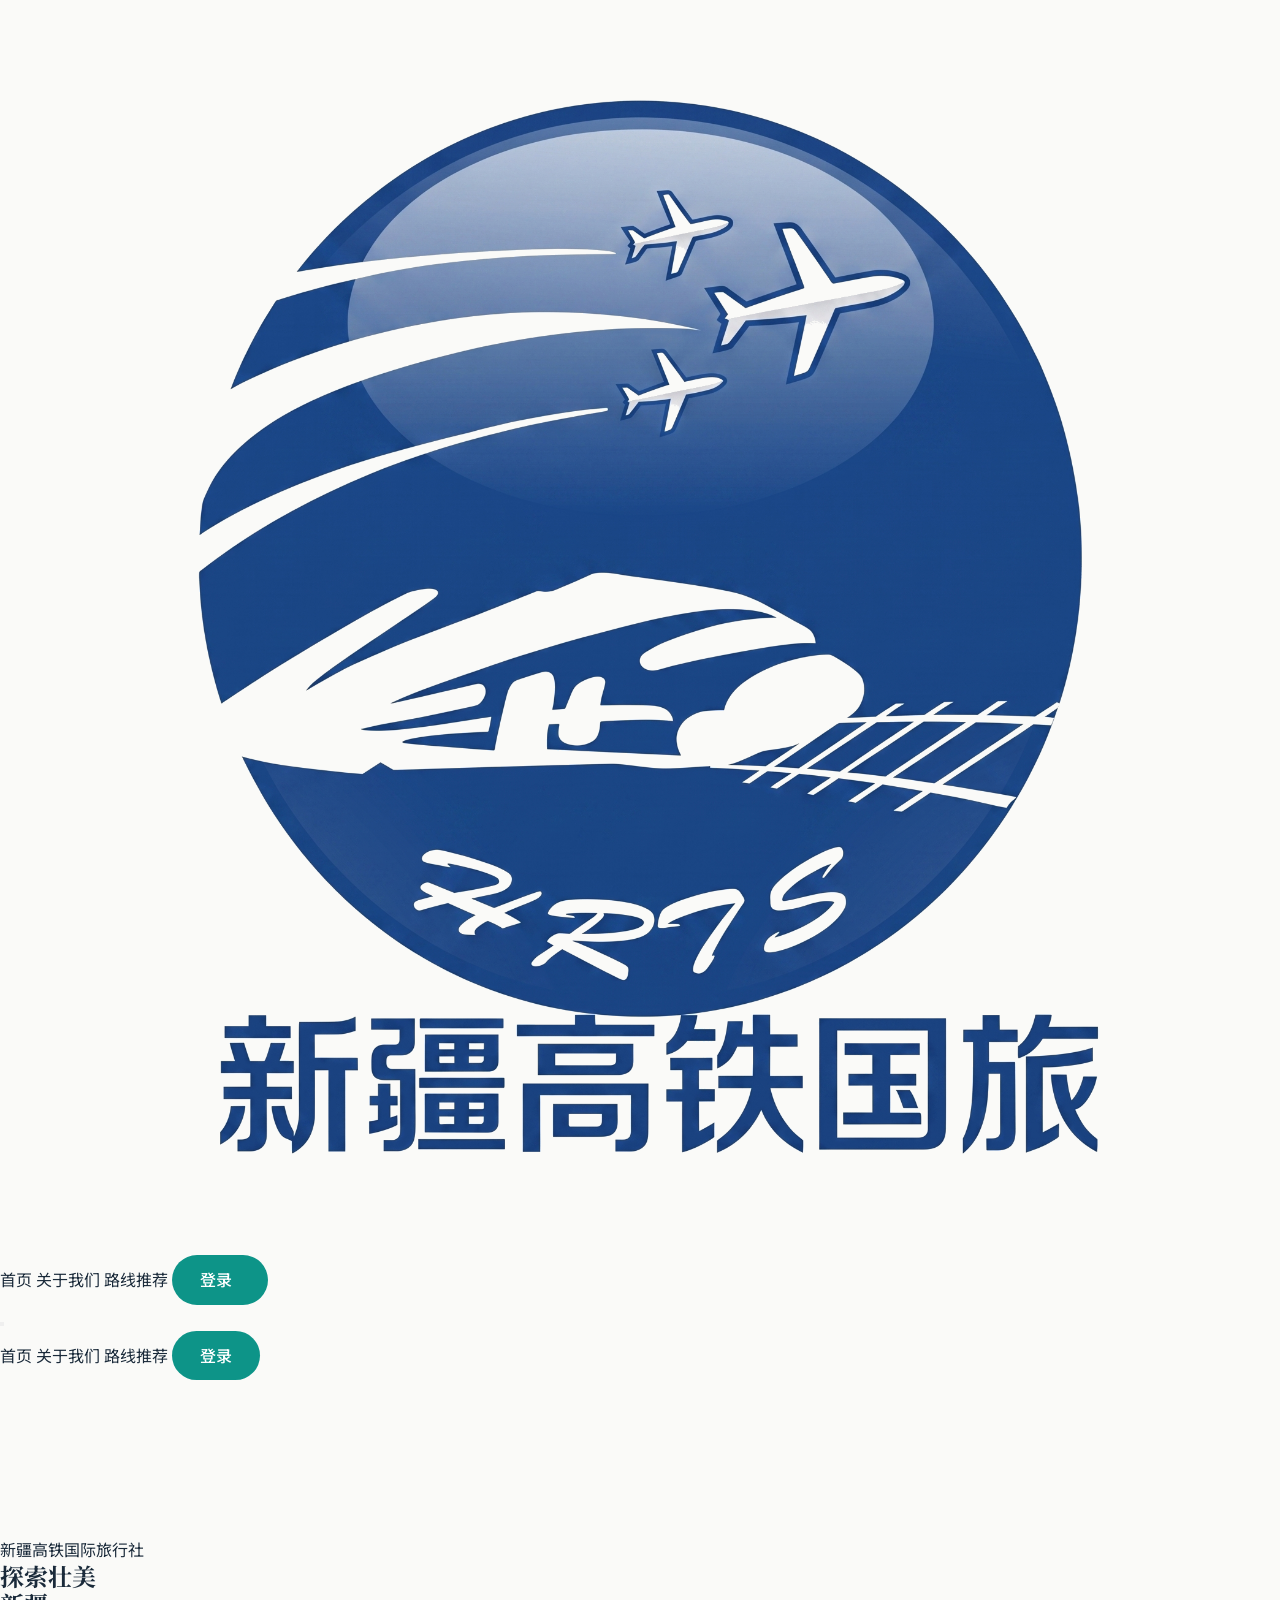
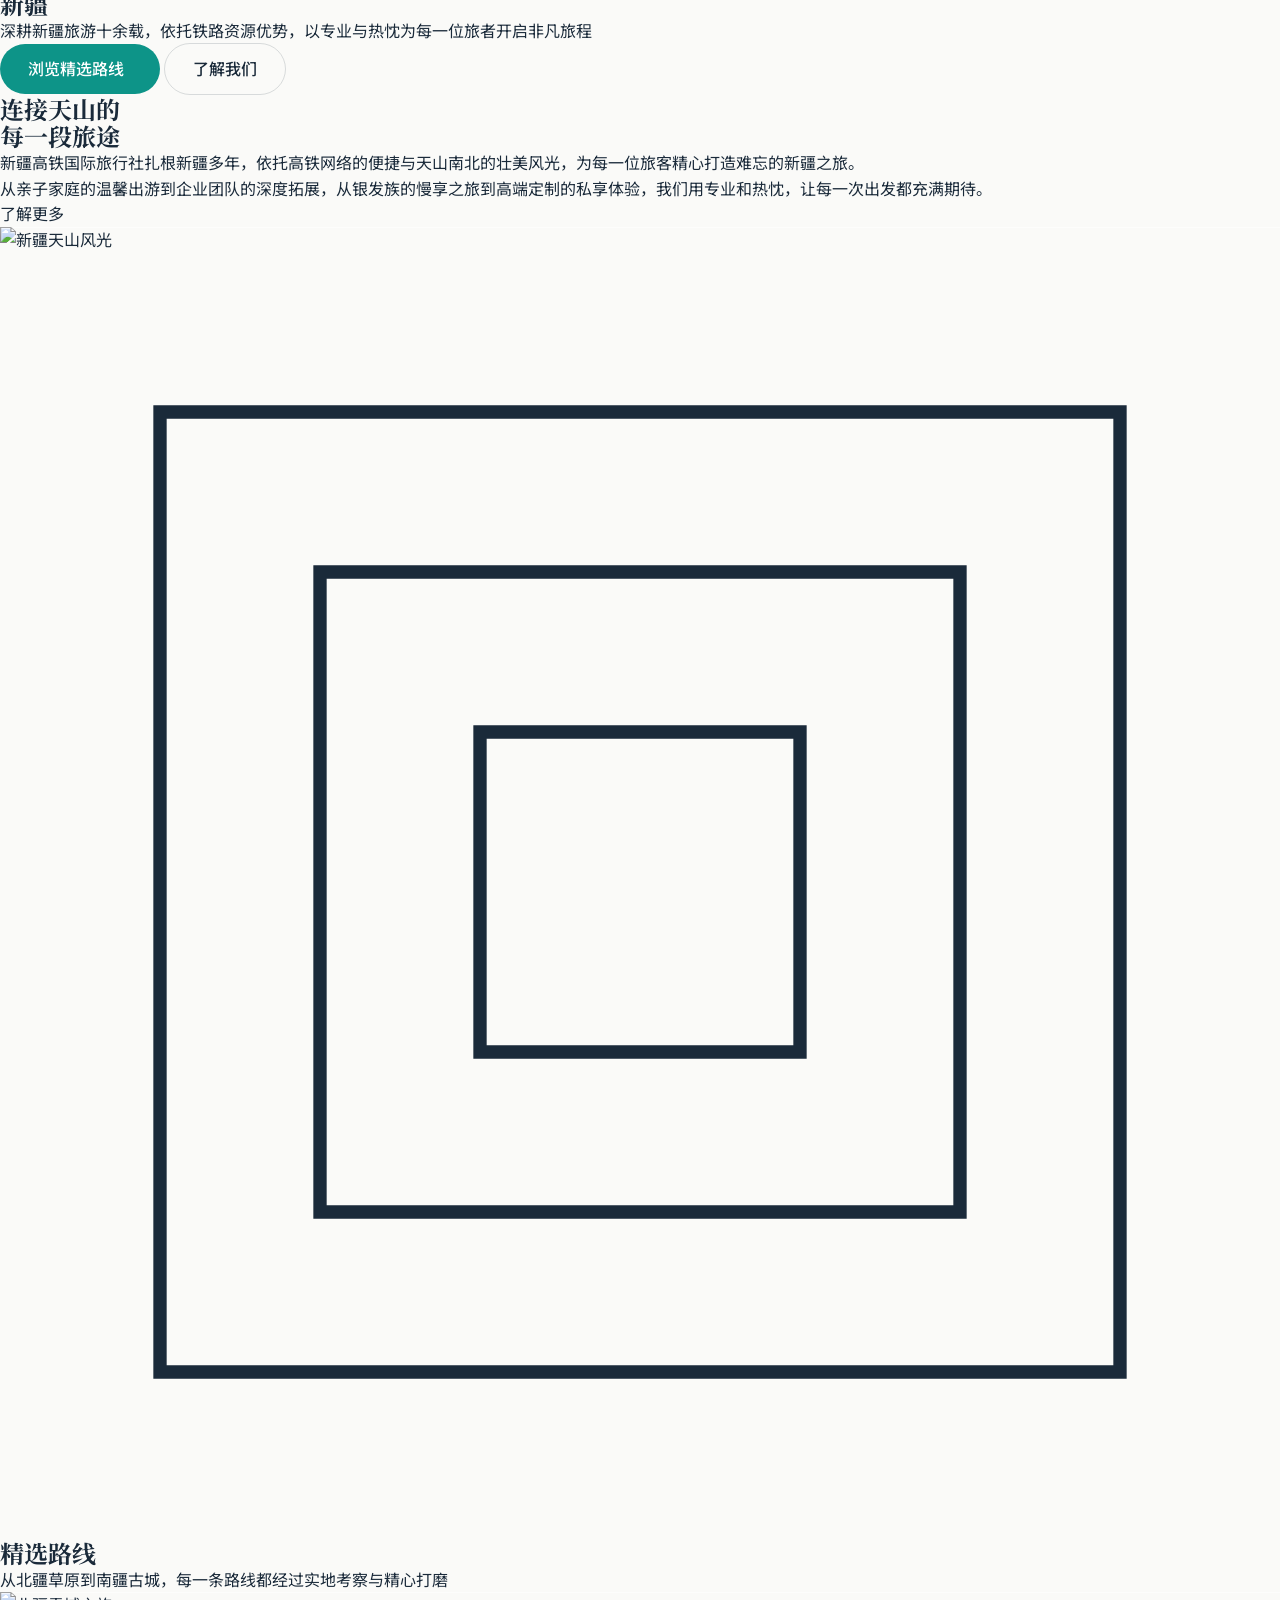
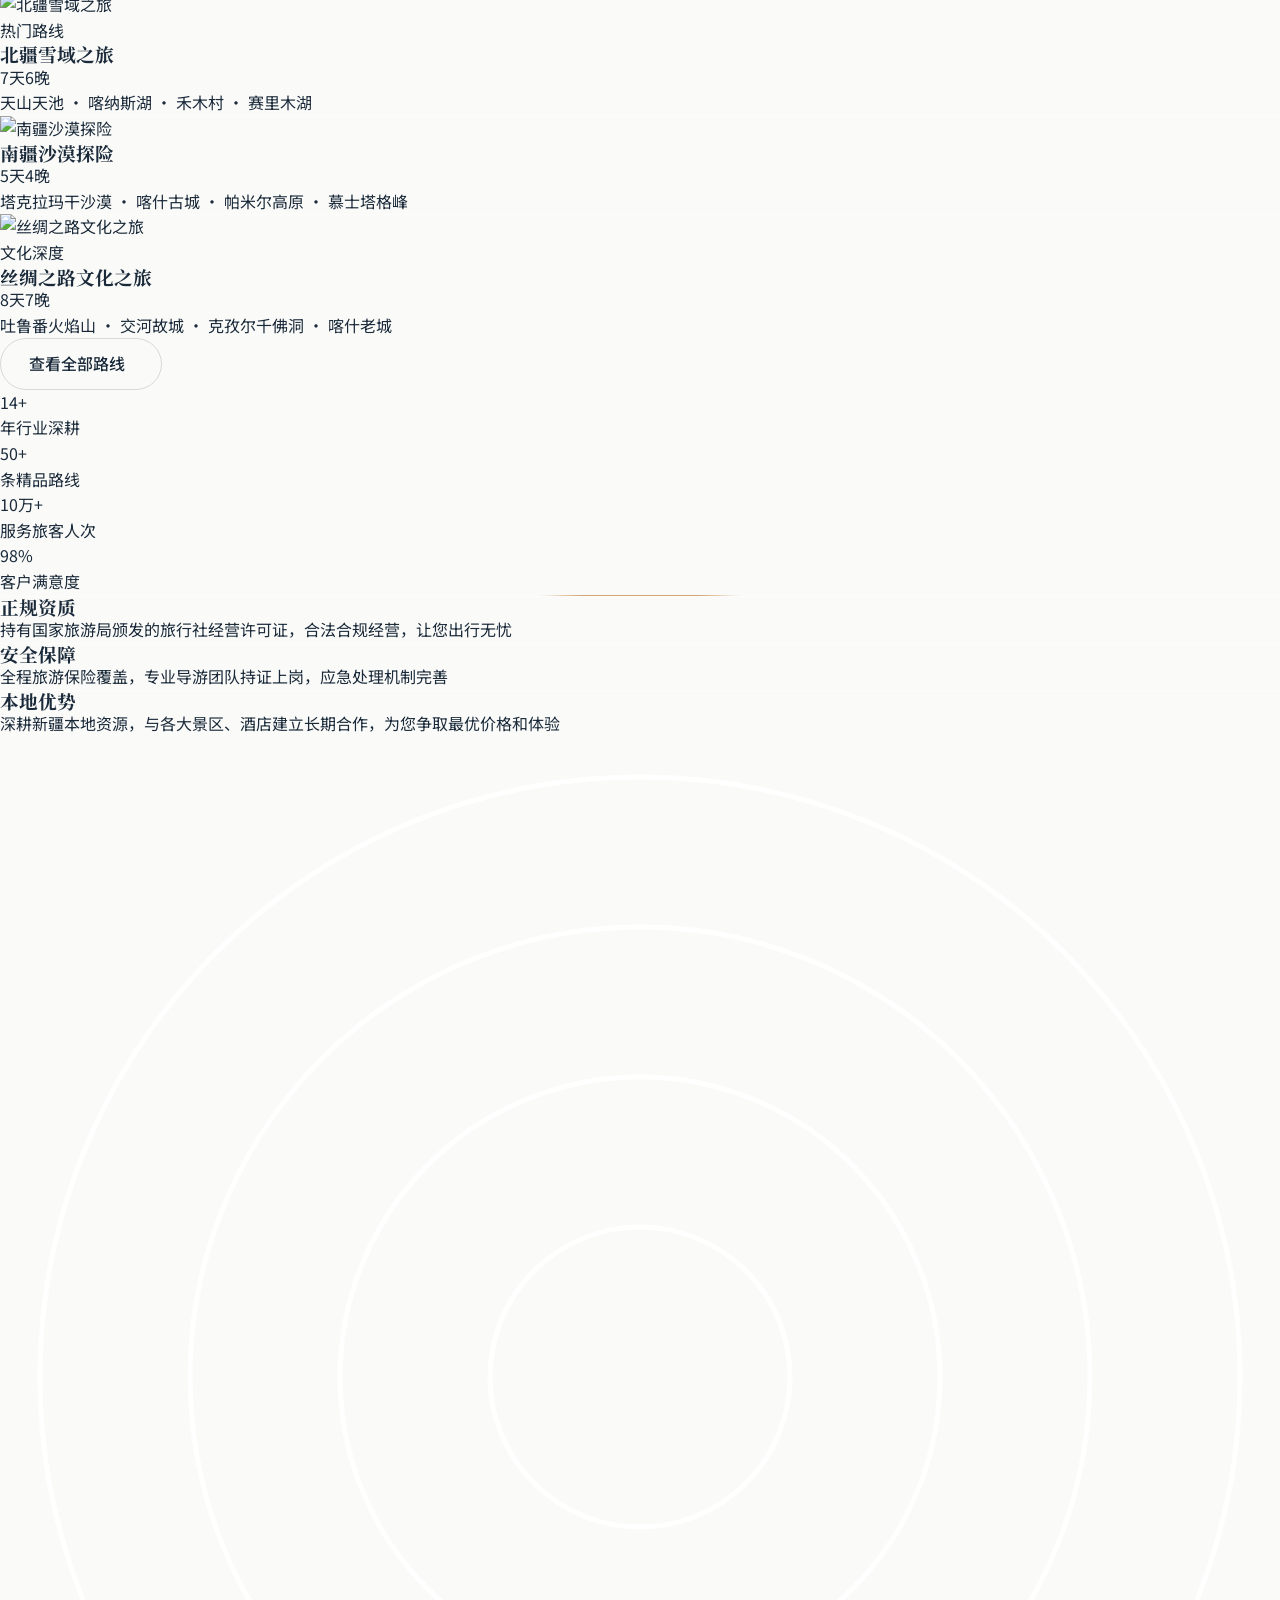
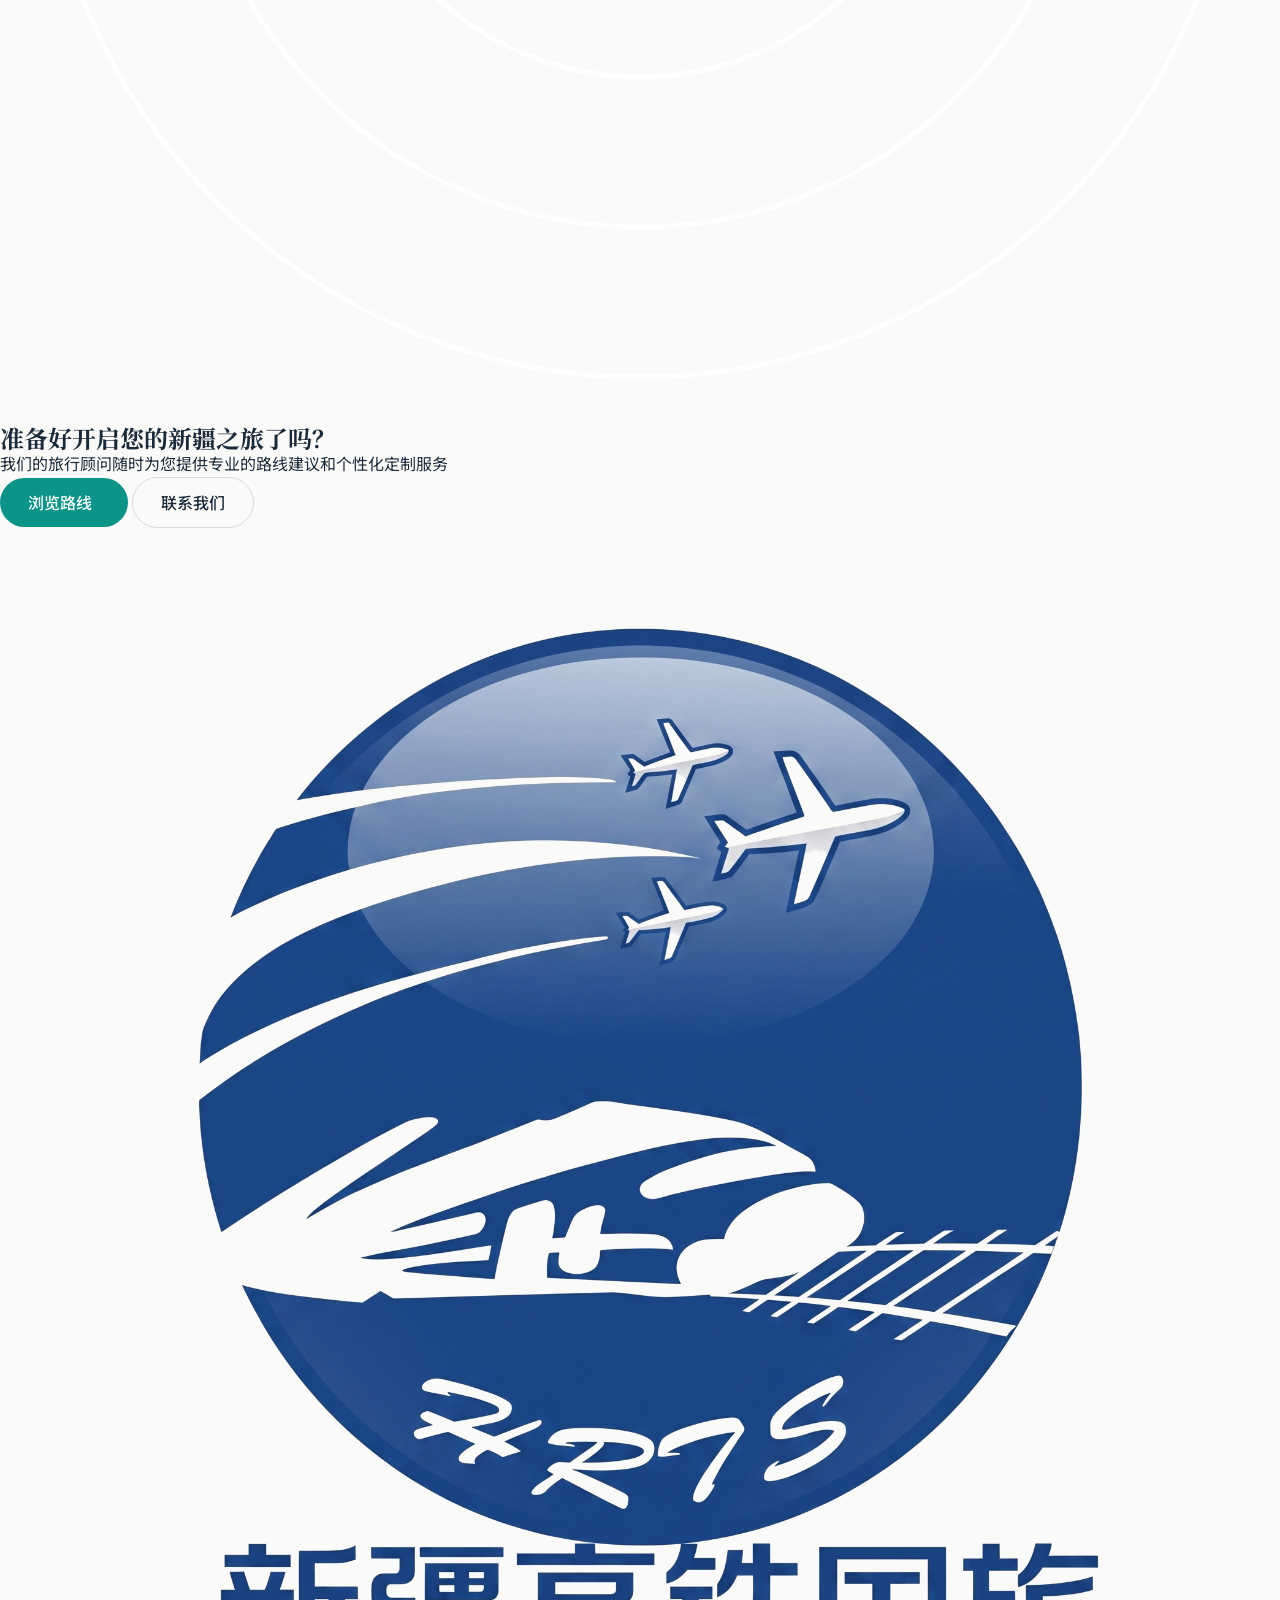
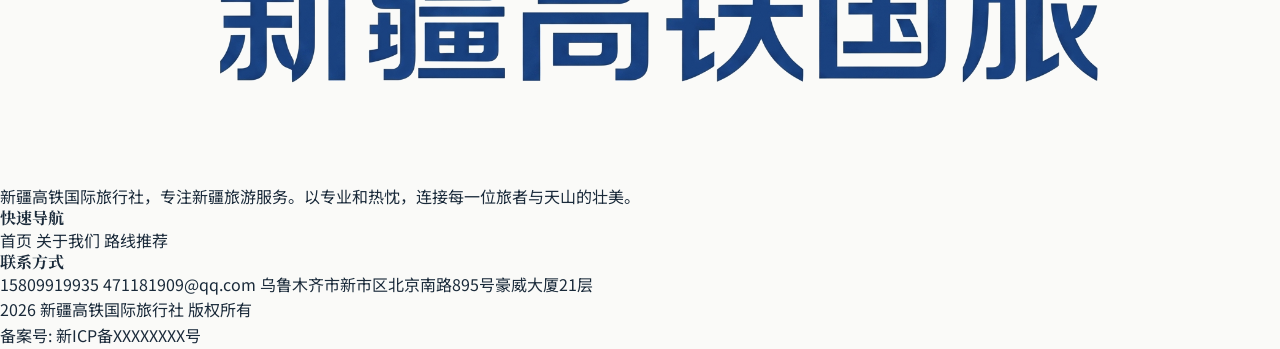
==== index.html @ 6f7b4fca "Initial commit: 新疆高铁国际旅行社网站 - 首页 (Hero视频+路线预览+信任背书) - 关于我们 (公司简介+时间线+资质) - 路线推荐 (10条真实路线+分类筛选) - 路线详" ====
<!DOCTYPE html>
<html lang="zh-CN">
<head>
  <meta charset="UTF-8">
  <meta name="viewport" content="width=device-width, initial-scale=1.0">
  <meta name="description" content="新疆高铁国际旅行社 - 专业新疆旅游服务，提供精品路线、定制旅行、团体接待。探索壮美新疆，从高铁国旅开始。">
  <title>新疆高铁国际旅行社 | 探索壮美新疆</title>

  <!-- Google Fonts -->
  <link rel="preconnect" href="https://fonts.googleapis.com">
  <link rel="preconnect" href="https://fonts.gstatic.com" crossorigin>
  <link href="https://fonts.googleapis.com/css2?family=Geist:wght@400;500;600&family=Noto+Sans+SC:wght@300;400;500;700&family=Noto+Serif+SC:wght@400;600;700&display=swap" rel="stylesheet">

  <!-- Tailwind CSS CDN -->
  <script src="https://cdn.tailwindcss.com"></script>
  <script>
    tailwind.config = {
      theme: {
        extend: {
          colors: {
            brand: {
              ink: '#1a2a3a',
              teal: '#0d9488',
              'teal-light': '#14b8a6',
              gold: '#d4a574',
              'gold-light': '#e8cfa6',
              warm: '#fafaf8',
            }
          },
          fontFamily: {
            serif: ['Noto Serif SC', 'serif'],
            sans: ['Noto Sans SC', 'sans-serif'],
            display: ['Geist', 'sans-serif'],
          }
        }
      }
    }
  </script>

  <!-- Phosphor Icons -->
  <script src="https://unpkg.com/@phosphor-icons/web@2.1.1"></script>

  <!-- 自定义样式 -->
  <link rel="stylesheet" href="assets/css/style.css">
</head>
<body class="bg-brand-warm text-brand-ink font-sans antialiased">

  <!-- ==========================================
       导航栏
       ========================================== -->
  <nav id="mainNav" class="fixed top-0 left-0 right-0 z-50 transition-all duration-500" style="background: transparent;">
    <div class="max-w-7xl mx-auto px-4 sm:px-6 lg:px-8">
      <div class="flex items-center justify-between h-16 md:h-20">
        <!-- Logo -->
        <a href="index.html" class="flex items-center group">
          <img src="assets/images/logo.png" alt="新疆高铁国旅" class="h-14 md:h-16 w-auto transition-transform duration-300 group-hover:scale-105">
        </a>

        <!-- 桌面导航链接 -->
        <div class="hidden md:flex items-center gap-8" id="navLinks">
          <a href="index.html" class="nav-link text-sm font-medium text-white transition-colors duration-300" data-active="true">首页</a>
          <a href="about.html" class="nav-link text-sm font-medium text-white/70 hover:text-white transition-colors duration-300" data-active="false">关于我们</a>
          <a href="routes.html" class="nav-link text-sm font-medium text-white/70 hover:text-white transition-colors duration-300" data-active="false">路线推荐</a>
          <a href="login.html" class="btn-primary text-sm !py-2 !px-5 !bg-white !text-brand-ink hover:!bg-white/90" id="navLoginBtn">
            登录
            <i class="ph ph-arrow-right text-sm"></i>
          </a>
        </div>

        <!-- 移动端菜单按钮 -->
        <button id="menuToggle" class="md:hidden relative w-10 h-10 flex items-center justify-center" aria-label="菜单">
          <div class="flex flex-col gap-1.5">
            <span class="block w-5 h-px bg-white transition-all duration-300" id="menuLine1"></span>
            <span class="block w-5 h-px bg-white transition-all duration-300" id="menuLine2"></span>
          </div>
        </button>
      </div>
    </div>
  </nav>

  <!-- 移动端菜单 -->
  <div id="mobileMenu" class="hidden fixed inset-0 z-40 bg-brand-warm/95 backdrop-blur-xl flex flex-col items-center justify-center gap-8">
    <a href="index.html" class="text-2xl font-serif text-brand-teal">首页</a>
    <a href="about.html" class="text-2xl font-serif text-brand-ink/70">关于我们</a>
    <a href="routes.html" class="text-2xl font-serif text-brand-ink/70">路线推荐</a>
    <a href="login.html" class="btn-primary text-lg mt-4">登录</a>
  </div>

  <!-- ==========================================
       主内容区
       ========================================== -->
  <main id="mainContent" class="page-enter">

    <!-- ======================================
         Hero 区
         视频背景占位 + Slogan + CTA
         ====================================== -->
    <section class="relative min-h-[100dvh] flex items-end pb-16 md:pb-0 md:items-center overflow-hidden">
      <!-- Hero 视频背景 -->
      <video
        class="absolute inset-0 w-full h-full object-cover"
        src="assets/video/hero.mp4"
        autoplay
        muted
        loop
        playsinline
        preload="auto"
      ></video>

      <!-- 叠加渐变层，确保文字可读 -->
      <div class="absolute inset-0 bg-gradient-to-b from-blue-900/40 via-blue-950/30 to-blue-950/70"></div>

      <!-- 内容 -->
      <div class="relative z-10 w-full max-w-7xl mx-auto px-4 sm:px-6 lg:px-8 pt-24">
        <div class="max-w-3xl">
          <!-- 品牌标签 -->
          <div class="inline-flex items-center gap-2 px-3 py-1.5 rounded-full bg-white/10 backdrop-blur-md border border-white/15 mb-6 md:mb-8">
            <span class="w-1.5 h-1.5 rounded-full bg-brand-teal-light"></span>
            <span class="text-xs md:text-sm font-medium text-white/90 tracking-wide">新疆高铁国际旅行社</span>
          </div>

          <!-- 主标题 -->
          <h1 class="font-serif text-5xl md:text-7xl lg:text-8xl text-white tracking-tighter leading-none mb-6">
            探索壮美<br class="md:hidden">新疆
          </h1>

          <!-- 副标题 -->
          <p class="text-white/75 text-base md:text-lg max-w-lg leading-relaxed mb-8 md:mb-10">
            深耕新疆旅游十余载，依托铁路资源优势，以专业与热忱为每一位旅者开启非凡旅程
          </p>

          <!-- CTA -->
          <div class="flex flex-col sm:flex-row gap-3">
            <a href="routes.html" class="btn-primary text-base !bg-white !text-brand-ink hover:!bg-white/90">
              浏览精选路线
              <i class="ph ph-arrow-right text-lg"></i>
            </a>
            <a href="about.html" class="btn-outline !border-white/30 !text-white hover:!bg-white/10 hover:!border-white/50">
              了解我们
            </a>
          </div>
        </div>
      </div>
    </section>

    <!-- ======================================
         品牌简介区
         左侧文字 + 右侧图片卡片
         ====================================== -->
    <section class="py-24 md:py-32 lg:py-40 reveal">
      <div class="max-w-7xl mx-auto px-4 sm:px-6 lg:px-8">
        <div class="grid grid-cols-1 lg:grid-cols-2 gap-12 lg:gap-20 items-center">

          <!-- 左侧文字 -->
          <div class="order-2 lg:order-1">
            <h2 class="font-serif text-3xl md:text-5xl tracking-tight leading-tight mb-6">
              连接天山的<br>每一段旅途
            </h2>
            <p class="text-brand-ink/60 leading-relaxed mb-6 max-w-[60ch]">
              新疆高铁国际旅行社扎根新疆多年，依托高铁网络的便捷与天山南北的壮美风光，为每一位旅客精心打造难忘的新疆之旅。
            </p>
            <p class="text-brand-ink/60 leading-relaxed mb-8 max-w-[60ch]">
              从亲子家庭的温馨出游到企业团队的深度拓展，从银发族的慢享之旅到高端定制的私享体验，我们用专业和热忱，让每一次出发都充满期待。
            </p>
            <a href="about.html" class="inline-flex items-center gap-2 text-brand-teal font-medium group">
              了解更多
              <i class="ph ph-arrow-right text-sm transition-transform duration-300 group-hover:translate-x-1"></i>
            </a>
          </div>

          <!-- 右侧图片卡片 -->
          <div class="order-1 lg:order-2">
            <div class="relative">
              <!-- 外层壳 -->
              <div class="bg-brand-gold/10 rounded-3xl p-1.5">
                <!-- 内层核心 -->
                <div class="rounded-[calc(1.5rem-0.375rem)] overflow-hidden aspect-[4/5] inner-highlight bg-white">
                  <img
                    src="https://picsum.photos/seed/tianshan-snow-peak/800/1000"
                    alt="新疆天山风光"
                    class="w-full h-full object-cover"
                    loading="lazy"
                  >
                </div>
              </div>
              <!-- 装饰几何纹样 -->
              <div class="absolute -bottom-6 -right-6 w-24 h-24 opacity-10 pointer-events-none hidden md:block">
                <svg viewBox="0 0 96 96" fill="none" xmlns="http://www.w3.org/2000/svg">
                  <path d="M12 12h72v72H12z" stroke="currentColor" stroke-width="1" class="text-brand-teal"/>
                  <path d="M24 24h48v48H24z" stroke="currentColor" stroke-width="1" class="text-brand-gold"/>
                  <path d="M36 36h24v24H36z" stroke="currentColor" stroke-width="1" class="text-brand-teal"/>
                </svg>
              </div>
            </div>
          </div>

        </div>
      </div>
    </section>

    <!-- ======================================
         精选路线预览
         不对称 Bento 卡片网格
         ====================================== -->
    <section class="py-24 md:py-32 reveal">
      <div class="max-w-7xl mx-auto px-4 sm:px-6 lg:px-8">

        <!-- 区域标题 -->
        <div class="mb-14 md:mb-20">
          <h2 class="font-serif text-3xl md:text-5xl tracking-tight leading-tight mb-4">
            精选路线
          </h2>
          <p class="text-brand-ink/50 text-base md:text-lg max-w-md">
            从北疆草原到南疆古城，每一条路线都经过实地考察与精心打磨
          </p>
        </div>

        <!-- Bento 网格：3 项 = 2+1 不对称 -->
        <div class="grid grid-cols-1 md:grid-cols-2 gap-4 md:gap-5">

          <!-- 卡片 1 - 占据较大空间 -->
          <div class="group cursor-pointer transition-brand shadow-card rounded-3xl overflow-hidden bg-white inner-highlight">
            <div class="relative aspect-[16/10] overflow-hidden">
              <img
                src="https://picsum.photos/seed/kanas-lake-winter/800/500"
                alt="北疆雪域之旅"
                class="w-full h-full object-cover transition-transform duration-700 ease-[cubic-bezier(0.32,0.72,0,1)] group-hover:scale-105"
                loading="lazy"
              >
              <div class="absolute inset-0 bg-gradient-to-t from-brand-ink/40 to-transparent"></div>
              <div class="absolute bottom-0 left-0 right-0 p-5 md:p-7">
                <span class="inline-block px-2.5 py-1 rounded-full bg-white/15 backdrop-blur-md text-white text-xs font-medium mb-2">热门路线</span>
              </div>
            </div>
            <div class="p-5 md:p-7">
              <div class="flex items-center justify-between mb-2">
                <h3 class="font-serif text-xl md:text-2xl tracking-tight group-hover:text-brand-teal transition-colors duration-300">北疆雪域之旅</h3>
                <span class="font-display text-sm font-medium text-brand-gold whitespace-nowrap">7天6晚</span>
              </div>
              <p class="text-brand-ink/50 text-sm leading-relaxed">天山天池 · 喀纳斯湖 · 禾木村 · 赛里木湖</p>
            </div>
          </div>

          <!-- 卡片 2 -->
          <div class="group cursor-pointer transition-brand shadow-card rounded-3xl overflow-hidden bg-white inner-highlight">
            <div class="relative aspect-[16/10] overflow-hidden">
              <img
                src="https://picsum.photos/seed/taklamakan-desert/800/500"
                alt="南疆沙漠探险"
                class="w-full h-full object-cover transition-transform duration-700 ease-[cubic-bezier(0.32,0.72,0,1)] group-hover:scale-105"
                loading="lazy"
              >
            </div>
            <div class="p-5 md:p-7">
              <div class="flex items-center justify-between mb-2">
                <h3 class="font-serif text-xl md:text-2xl tracking-tight group-hover:text-brand-teal transition-colors duration-300">南疆沙漠探险</h3>
                <span class="font-display text-sm font-medium text-brand-gold whitespace-nowrap">5天4晚</span>
              </div>
              <p class="text-brand-ink/50 text-sm leading-relaxed">塔克拉玛干沙漠 · 喀什古城 · 帕米尔高原 · 慕士塔格峰</p>
            </div>
          </div>

          <!-- 卡片 3 - 横跨整行的特色路线 -->
          <div class="md:col-span-2 group cursor-pointer transition-brand shadow-card rounded-3xl overflow-hidden bg-white inner-highlight">
            <div class="grid grid-cols-1 md:grid-cols-5">
              <div class="md:col-span-2 relative aspect-[16/10] md:aspect-auto overflow-hidden">
                <img
                  src="https://picsum.photos/seed/silk-road-kashgar/600/400"
                  alt="丝绸之路文化之旅"
                  class="w-full h-full object-cover transition-transform duration-700 ease-[cubic-bezier(0.32,0.72,0,1)] group-hover:scale-105"
                  loading="lazy"
                >
              </div>
              <div class="md:col-span-3 p-5 md:p-7 flex flex-col justify-center">
                <span class="inline-block px-2.5 py-1 rounded-full bg-brand-teal/10 text-brand-teal text-xs font-medium mb-2 w-fit">文化深度</span>
                <div class="flex items-center justify-between mb-2">
                  <h3 class="font-serif text-xl md:text-2xl tracking-tight group-hover:text-brand-teal transition-colors duration-300">丝绸之路文化之旅</h3>
                  <span class="font-display text-sm font-medium text-brand-gold whitespace-nowrap ml-4">8天7晚</span>
                </div>
                <p class="text-brand-ink/50 text-sm leading-relaxed">吐鲁番火焰山 · 交河故城 · 克孜尔千佛洞 · 喀什老城</p>
              </div>
            </div>
          </div>

        </div>

        <!-- 查看全部按钮 -->
        <div class="mt-10 text-center">
          <a href="routes.html" class="btn-outline">
            查看全部路线
            <i class="ph ph-arrow-right"></i>
          </a>
        </div>
      </div>
    </section>

    <!-- ======================================
         信任背书区
         数据展示 + 资质
         ====================================== -->
    <section class="py-24 md:py-32 reveal">
      <div class="max-w-7xl mx-auto px-4 sm:px-6 lg:px-8">

        <!-- 数据指标 -->
        <div class="grid grid-cols-2 md:grid-cols-4 gap-8 md:gap-12 mb-20">
          <div class="text-center md:text-left">
            <div class="font-display text-4xl md:text-5xl font-semibold text-brand-teal tracking-tight mb-2">14+</div>
            <p class="text-sm text-brand-ink/50">年行业深耕</p>
          </div>
          <div class="text-center md:text-left">
            <div class="font-display text-4xl md:text-5xl font-semibold text-brand-teal tracking-tight mb-2">50+</div>
            <p class="text-sm text-brand-ink/50">条精品路线</p>
          </div>
          <div class="text-center md:text-left">
            <div class="font-display text-4xl md:text-5xl font-semibold text-brand-teal tracking-tight mb-2">10万+</div>
            <p class="text-sm text-brand-ink/50">服务旅客人次</p>
          </div>
          <div class="text-center md:text-left">
            <div class="font-display text-4xl md:text-5xl font-semibold text-brand-teal tracking-tight mb-2">98%</div>
            <p class="text-sm text-brand-ink/50">客户满意度</p>
          </div>
        </div>

        <!-- 分隔装饰 -->
        <div class="pattern-divider mb-20"></div>

        <!-- 资质与服务承诺 -->
        <div class="grid grid-cols-1 md:grid-cols-3 gap-5">
          <div class="bg-white rounded-3xl p-7 shadow-card inner-highlight transition-brand hover:shadow-card-hover">
            <div class="w-10 h-10 rounded-xl bg-brand-teal/10 flex items-center justify-center mb-4">
              <i class="ph ph-certificate text-brand-teal text-xl"></i>
            </div>
            <h3 class="font-serif text-lg mb-2 tracking-tight">正规资质</h3>
            <p class="text-brand-ink/50 text-sm leading-relaxed">持有国家旅游局颁发的旅行社经营许可证，合法合规经营，让您出行无忧</p>
          </div>
          <div class="bg-white rounded-3xl p-7 shadow-card inner-highlight transition-brand hover:shadow-card-hover">
            <div class="w-10 h-10 rounded-xl bg-brand-teal/10 flex items-center justify-center mb-4">
              <i class="ph ph-shield-check text-brand-teal text-xl"></i>
            </div>
            <h3 class="font-serif text-lg mb-2 tracking-tight">安全保障</h3>
            <p class="text-brand-ink/50 text-sm leading-relaxed">全程旅游保险覆盖，专业导游团队持证上岗，应急处理机制完善</p>
          </div>
          <div class="bg-white rounded-3xl p-7 shadow-card inner-highlight transition-brand hover:shadow-card-hover">
            <div class="w-10 h-10 rounded-xl bg-brand-teal/10 flex items-center justify-center mb-4">
              <i class="ph ph-hand-heart text-brand-teal text-xl"></i>
            </div>
            <h3 class="font-serif text-lg mb-2 tracking-tight">本地优势</h3>
            <p class="text-brand-ink/50 text-sm leading-relaxed">深耕新疆本地资源，与各大景区、酒店建立长期合作，为您争取最优价格和体验</p>
          </div>
        </div>
      </div>
    </section>

    <!-- ======================================
         底部 CTA
         ====================================== -->
    <section class="py-24 md:py-32 reveal">
      <div class="max-w-7xl mx-auto px-4 sm:px-6 lg:px-8">
        <div class="bg-brand-ink rounded-3xl p-8 md:p-14 lg:p-20 relative overflow-hidden">

          <!-- 背景装饰 -->
          <div class="absolute top-0 right-0 w-64 h-64 opacity-5 pointer-events-none">
            <svg viewBox="0 0 256 256" fill="none" xmlns="http://www.w3.org/2000/svg">
              <circle cx="128" cy="128" r="120" stroke="white" stroke-width="1"/>
              <circle cx="128" cy="128" r="90" stroke="white" stroke-width="1"/>
              <circle cx="128" cy="128" r="60" stroke="white" stroke-width="1"/>
              <circle cx="128" cy="128" r="30" stroke="white" stroke-width="1"/>
            </svg>
          </div>

          <div class="relative z-10 max-w-2xl">
            <h2 class="font-serif text-3xl md:text-4xl lg:text-5xl text-white tracking-tight leading-tight mb-4">
              准备好开启您的新疆之旅了吗？
            </h2>
            <p class="text-white/55 text-base md:text-lg mb-8 leading-relaxed">
              我们的旅行顾问随时为您提供专业的路线建议和个性化定制服务
            </p>
            <div class="flex flex-col sm:flex-row gap-3">
              <a href="routes.html" class="btn-primary text-base !bg-brand-teal hover:!bg-brand-teal-light">
                浏览路线
                <i class="ph ph-map-pin"></i>
              </a>
              <a href="about.html" class="btn-outline !border-white/20 !text-white hover:!bg-white/10 hover:!border-white/40">
                联系我们
              </a>
            </div>
          </div>
        </div>
      </div>
    </section>

  </main>

  <!-- ==========================================
       页脚
       ========================================== -->
  <footer class="border-t border-brand-ink/5 bg-white">
    <div class="max-w-7xl mx-auto px-4 sm:px-6 lg:px-8 py-12 md:py-16">
      <div class="grid grid-cols-1 md:grid-cols-4 gap-10">

        <!-- 品牌列 -->
        <div class="md:col-span-2">
          <a href="index.html" class="flex items-center mb-4">
            <img src="assets/images/logo.png" alt="新疆高铁国旅" class="h-9 w-auto">
          </a>
          <p class="text-brand-ink/45 text-sm leading-relaxed max-w-sm">
            新疆高铁国际旅行社，专注新疆旅游服务。以专业和热忱，连接每一位旅者与天山的壮美。
          </p>
        </div>

        <!-- 导航列 -->
        <div>
          <h4 class="font-medium text-sm mb-4 text-brand-ink/70">快速导航</h4>
          <div class="flex flex-col gap-2.5">
            <a href="index.html" class="text-sm text-brand-ink/45 hover:text-brand-teal transition-colors duration-300">首页</a>
            <a href="about.html" class="text-sm text-brand-ink/45 hover:text-brand-teal transition-colors duration-300">关于我们</a>
            <a href="routes.html" class="text-sm text-brand-ink/45 hover:text-brand-teal transition-colors duration-300">路线推荐</a>
          </div>
        </div>

        <!-- 联系方式列 -->
        <div>
          <h4 class="font-medium text-sm mb-4 text-brand-ink/70">联系方式</h4>
          <div class="flex flex-col gap-2.5">
            <span class="text-sm text-brand-ink/45 flex items-center gap-2">
              <i class="ph ph-phone text-brand-teal"></i>
              15809919935
            </span>
            <span class="text-sm text-brand-ink/45 flex items-center gap-2">
              <i class="ph ph-envelope text-brand-teal"></i>
              471181909@qq.com
            </span>
            <span class="text-sm text-brand-ink/45 flex items-center gap-2">
              <i class="ph ph-map-pin text-brand-teal"></i>
              乌鲁木齐市新市区北京南路895号豪威大厦21层
            </span>
          </div>
        </div>
      </div>

      <!-- 版权 -->
      <div class="mt-12 pt-6 border-t border-brand-ink/5 flex flex-col sm:flex-row items-center justify-between gap-4">
        <p class="text-xs text-brand-ink/30">
          2026 新疆高铁国际旅行社 版权所有
        </p>
        <p class="text-xs text-brand-ink/30">
          备案号: 新ICP备XXXXXXXX号
        </p>
      </div>
    </div>
  </footer>

  <!-- 全局脚本 -->
  <script src="assets/js/main.js"></script>
</body>
</html>
---- assets/css/style.css ----
/* ============================================
   新疆高铁国际旅行社 - 全局样式
   ============================================ */

/* --- CSS 变量 --- */
:root {
  --color-ink: #1a2a3a;
  --color-teal: #0d9488;
  --color-teal-light: #14b8a6;
  --color-gold: #d4a574;
  --color-gold-light: #e8cfa6;
  --color-bg: #fafaf8;
  --color-surface: #ffffff;
  --color-muted: #6b7280;
  --color-border: rgba(26, 42, 58, 0.08);

  --font-serif: 'Noto Serif SC', serif;
  --font-sans: 'Noto Sans SC', sans-serif;
  --font-display: 'Geist', sans-serif;

  --radius-lg: 1.5rem;   /* 24px - 大容器 */
  --radius-md: 0.75rem;  /* 12px - 中等元素 */
  --radius-full: 9999px; /* pill - 按钮/标签 */

  --shadow-card: 0 1px 3px rgba(26, 42, 58, 0.04), 0 1px 2px rgba(26, 42, 58, 0.06);
  --shadow-card-hover: 0 4px 16px rgba(26, 42, 58, 0.06), 0 2px 4px rgba(26, 42, 58, 0.08);
  --shadow-nav: 0 1px 3px rgba(26, 42, 58, 0.04);

  --ease-out-expo: cubic-bezier(0.16, 1, 0.3, 1);
  --ease-out-back: cubic-bezier(0.34, 1.56, 0.64, 1);
}

/* --- 基础重置 --- */
*,
*::before,
*::after {
  box-sizing: border-box;
  margin: 0;
  padding: 0;
}

html {
  scroll-behavior: smooth;
  -webkit-font-smoothing: antialiased;
  -moz-osx-font-smoothing: grayscale;
}

body {
  font-family: var(--font-sans);
  color: var(--color-ink);
  background-color: var(--color-bg);
  line-height: 1.6;
  overflow-x: hidden;
}

/* --- 排版基础 --- */
h1, h2, h3, h4 {
  font-family: var(--font-serif);
  line-height: 1.15;
}

a {
  color: inherit;
  text-decoration: none;
  transition: color 0.3s var(--ease-out-expo);
}

a:hover {
  color: var(--color-teal);
}

img {
  max-width: 100%;
  height: auto;
  display: block;
}

/* --- 自定义工具类 --- */

/* 暖白背景 */
.bg-warm {
  background-color: var(--color-bg);
}

/* 夜空蓝文字 */
.text-ink {
  color: var(--color-ink);
}

/* 绿松石强调 */
.text-teal-brand {
  color: var(--color-teal);
}

/* 沙漠金 */
.text-gold {
  color: var(--color-gold);
}

/* 卡片阴影 */
.shadow-card {
  box-shadow: var(--shadow-card);
}

.shadow-card-hover:hover {
  box-shadow: var(--shadow-card-hover);
  transform: translateY(-2px);
}

/* 过渡统一 */
.transition-brand {
  transition: all 0.4s var(--ease-out-expo);
}

/* 导航毛玻璃 */
.nav-glass {
  background: rgba(255, 255, 255, 0.85);
  backdrop-filter: blur(20px);
  -webkit-backdrop-filter: blur(20px);
  box-shadow: var(--shadow-nav);
}

/* Hero 区视频/图片占位 */
.hero-media-placeholder {
  background: linear-gradient(
    135deg,
    #1a2a3a 0%,
    #1e3a4d 30%,
    #2d5a6e 60%,
    #1a2a3a 100%
  );
  position: relative;
  overflow: hidden;
}

.hero-media-placeholder::after {
  content: '';
  position: absolute;
  top: 0;
  left: 0;
  right: 0;
  bottom: 0;
  background: url("data:image/svg+xml,%3Csvg viewBox='0 0 200 200' xmlns='http://www.w3.org/2000/svg'%3E%3Cpath d='M30 150 L70 50 L90 90 L130 30 L170 120' fill='none' stroke='rgba(255,255,255,0.05)' stroke-width='2'/%3E%3C/svg%3E") repeat;
  pointer-events: none;
}

/* 滚动显示动画 */
.reveal {
  opacity: 0;
  transform: translateY(24px);
  transition: opacity 0.8s var(--ease-out-expo), transform 0.8s var(--ease-out-expo);
}

.reveal.visible {
  opacity: 1;
  transform: translateY(0);
}

/* 几何纹样装饰分隔线 */
.pattern-divider {
  height: 1px;
  background: linear-gradient(
    90deg,
    transparent,
    var(--color-gold) 20%,
    var(--color-gold) 80%,
    transparent
  );
  margin: 0 auto;
  max-width: 200px;
}

/* 内置高光线 (用于卡片内部) */
.inner-highlight {
  box-shadow: inset 0 1px 0 rgba(255, 255, 255, 0.6);
}

/* 按钮基础样式 */
.btn-primary {
  display: inline-flex;
  align-items: center;
  gap: 0.5rem;
  padding: 0.75rem 1.75rem;
  background-color: var(--color-teal);
  color: white;
  border-radius: var(--radius-full);
  font-weight: 500;
  font-family: var(--font-sans);
  transition: all 0.4s var(--ease-out-expo);
  cursor: pointer;
  border: none;
  outline: none;
}

.btn-primary:hover {
  background-color: #0f766e;
  transform: translateY(-1px);
}

.btn-primary:active {
  transform: scale(0.98);
}

.btn-outline {
  display: inline-flex;
  align-items: center;
  gap: 0.5rem;
  padding: 0.75rem 1.75rem;
  background-color: transparent;
  color: var(--color-ink);
  border: 1px solid rgba(26, 42, 58, 0.15);
  border-radius: var(--radius-full);
  font-weight: 500;
  font-family: var(--font-sans);
  transition: all 0.4s var(--ease-out-expo);
  cursor: pointer;
}

.btn-outline:hover {
  border-color: var(--color-ink);
  background-color: rgba(26, 42, 58, 0.03);
}

/* 页面过渡 */
.page-enter {
  animation: fadeInUp 0.8s var(--ease-out-expo) both;
}

@keyframes fadeInUp {
  from {
    opacity: 0;
    transform: translateY(16px);
  }
  to {
    opacity: 1;
    transform: translateY(0);
  }
}

/* --- 响应式辅助 --- */
@media (max-width: 768px) {
  :root {
    --radius-lg: 1rem;
  }
}
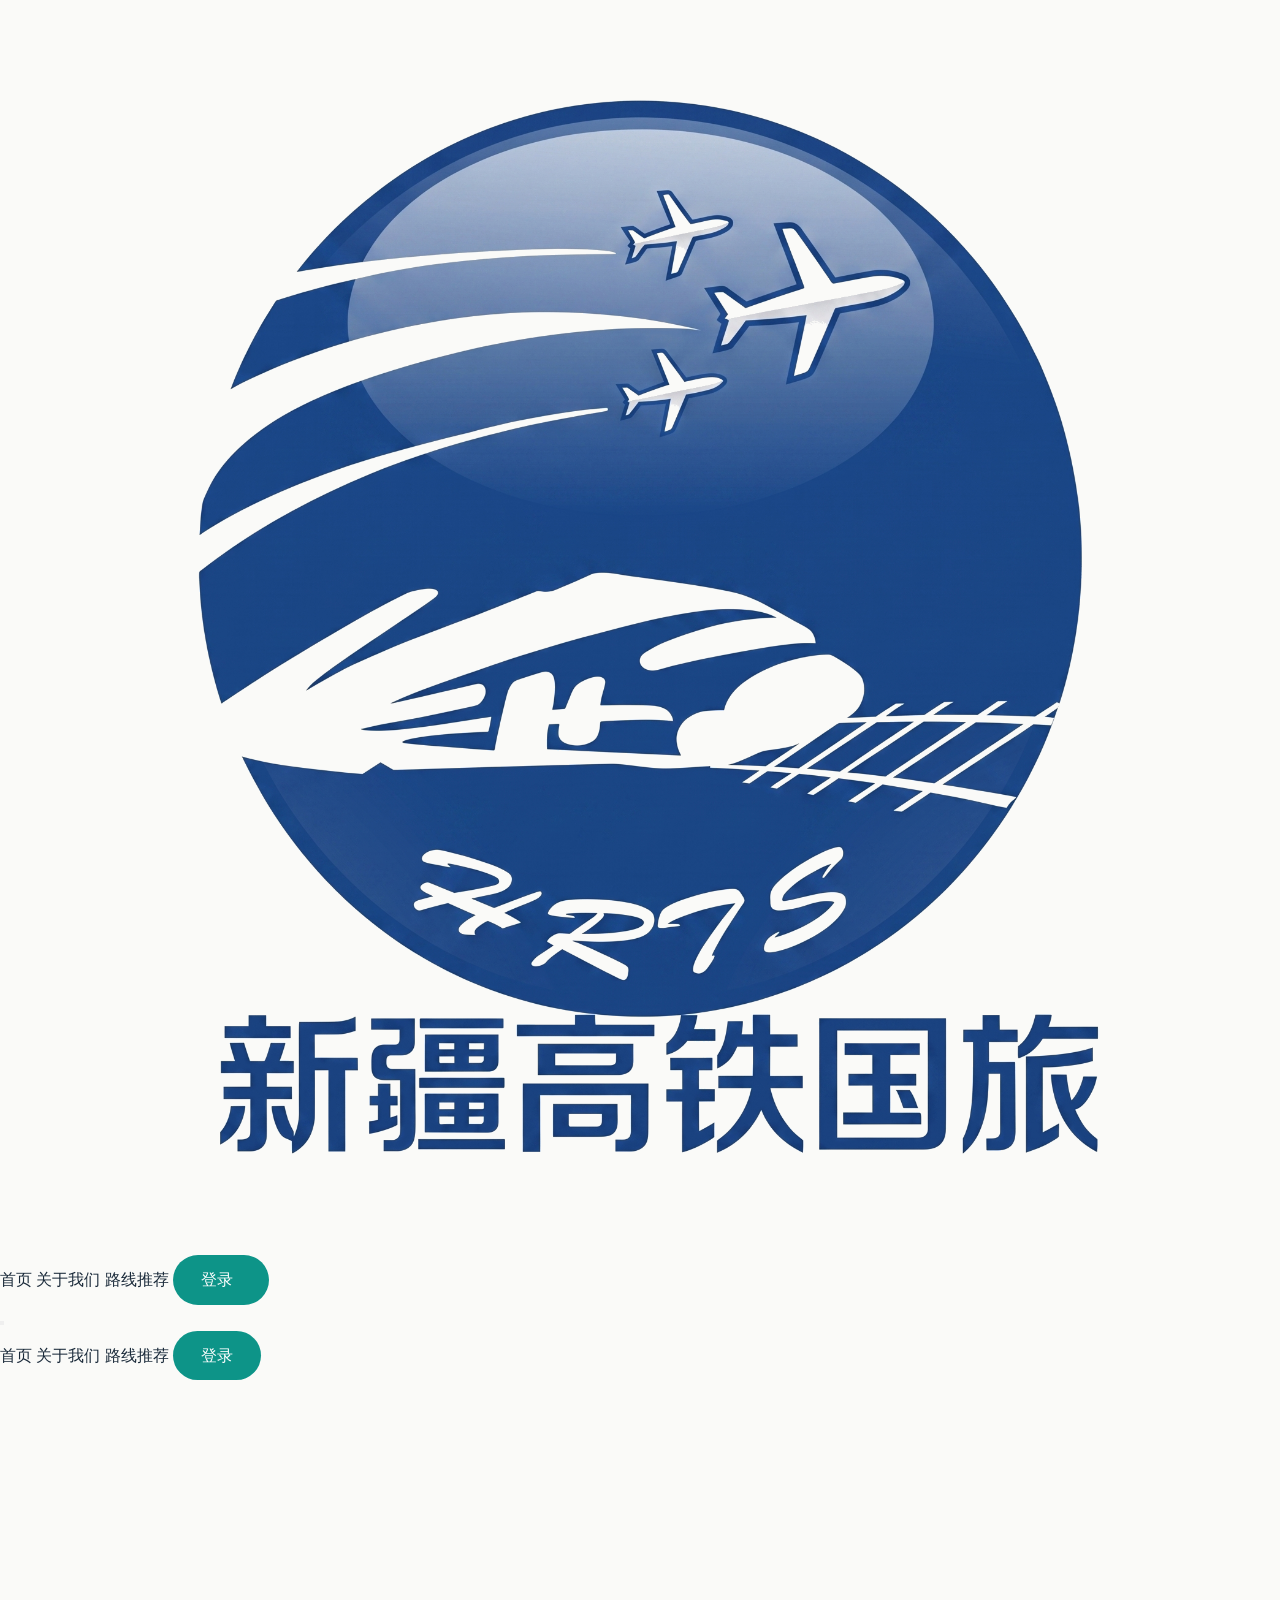
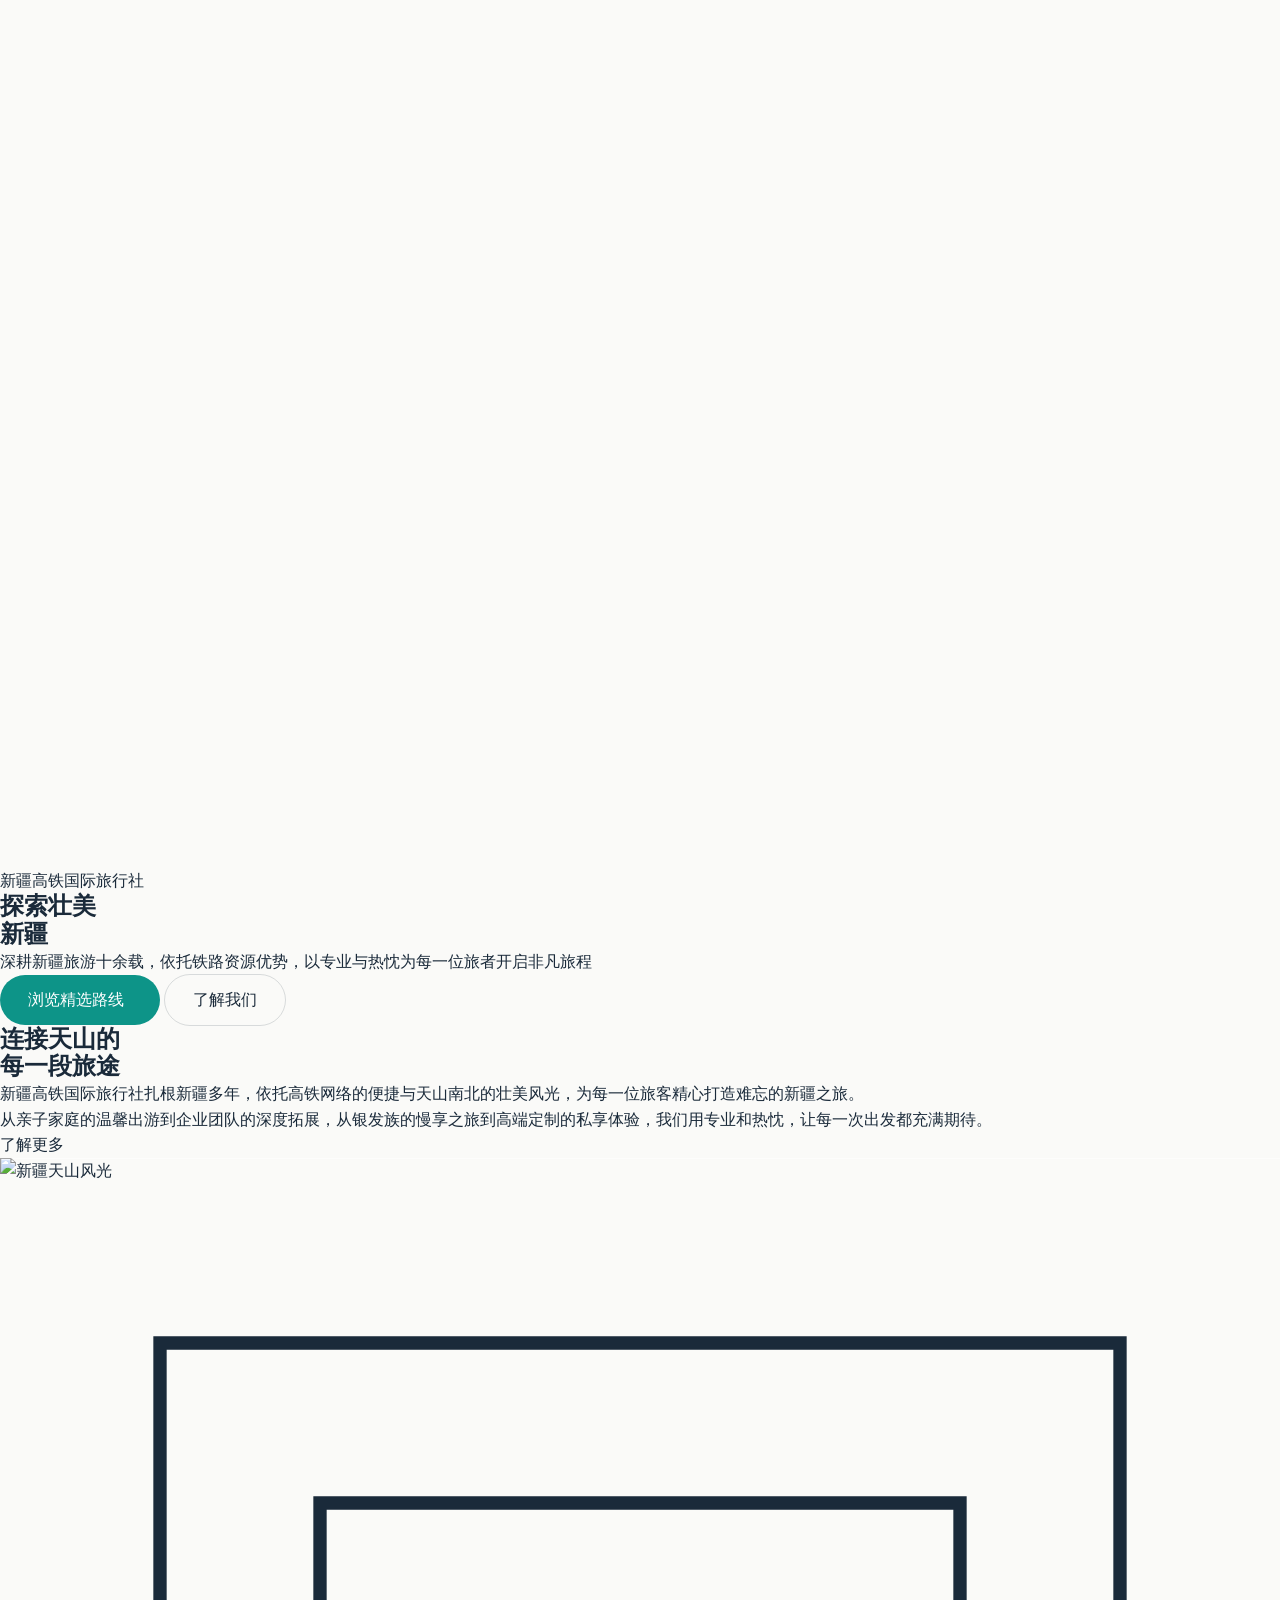
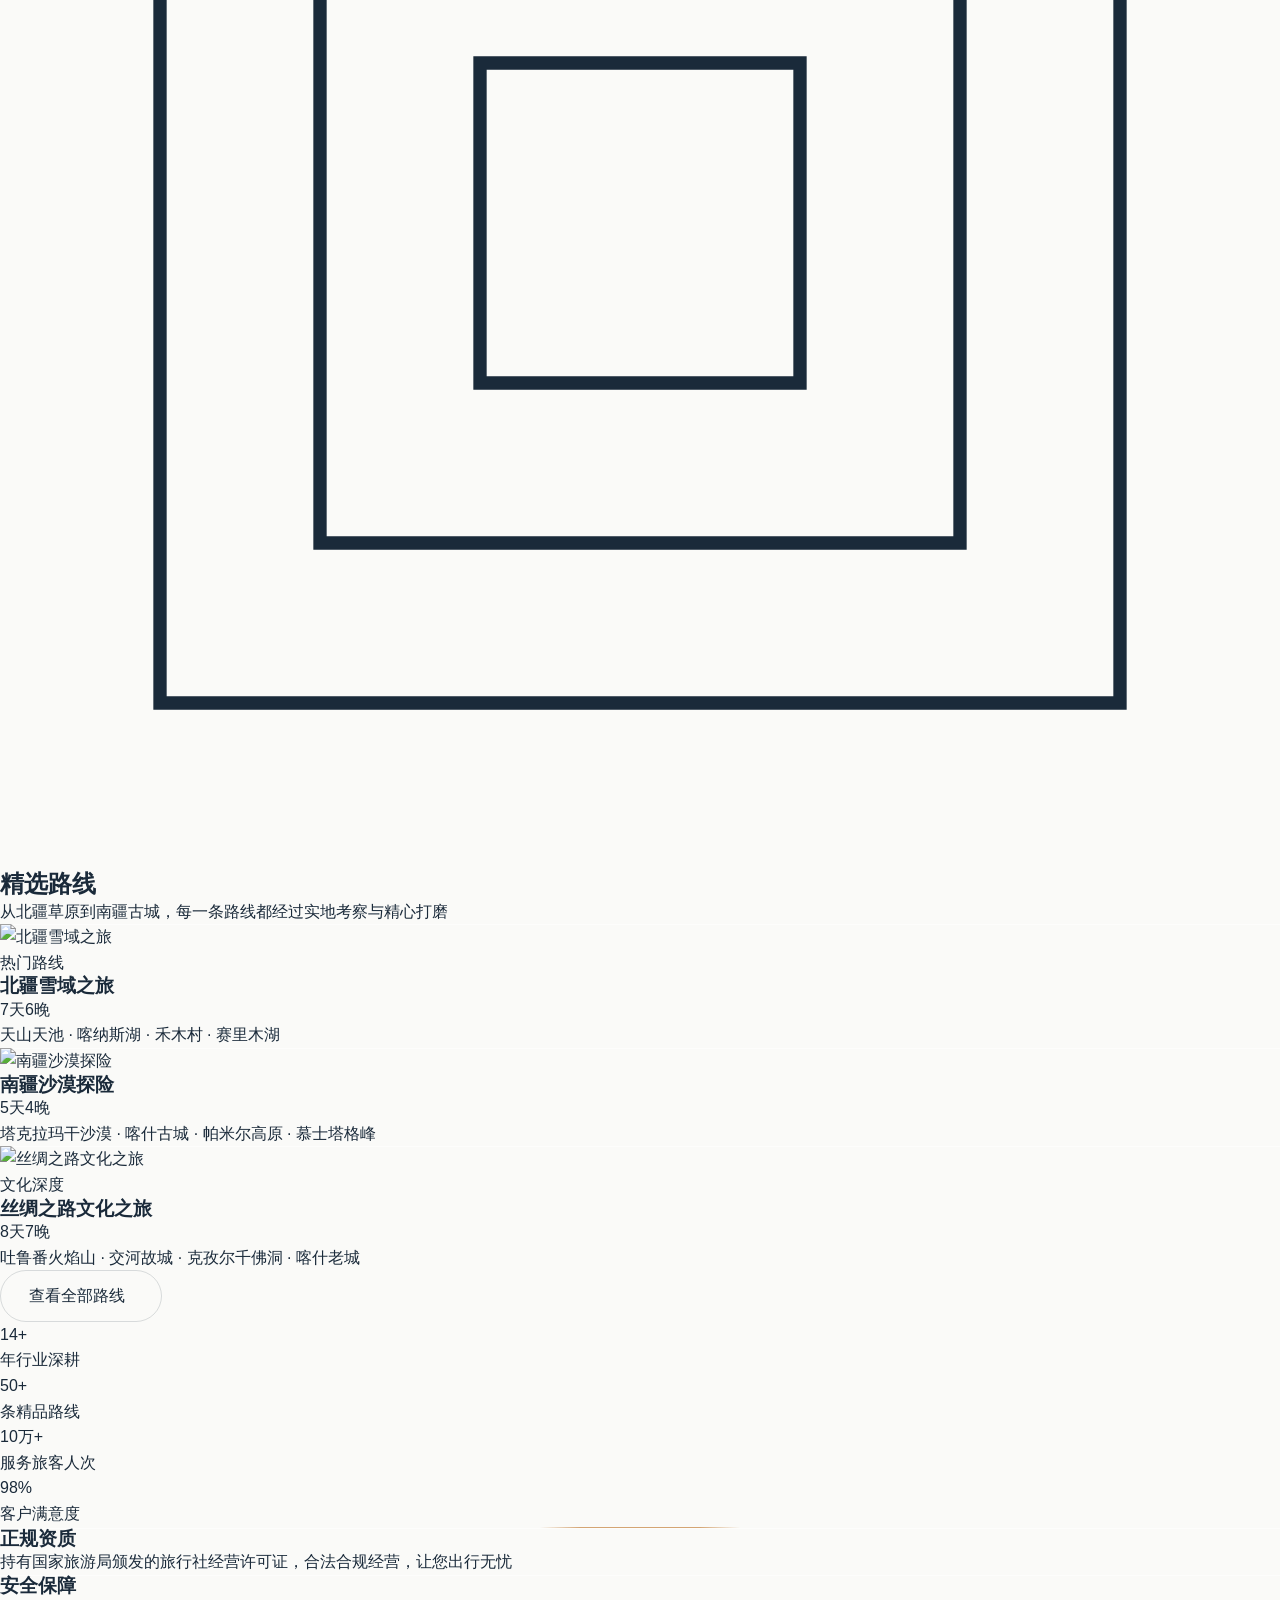
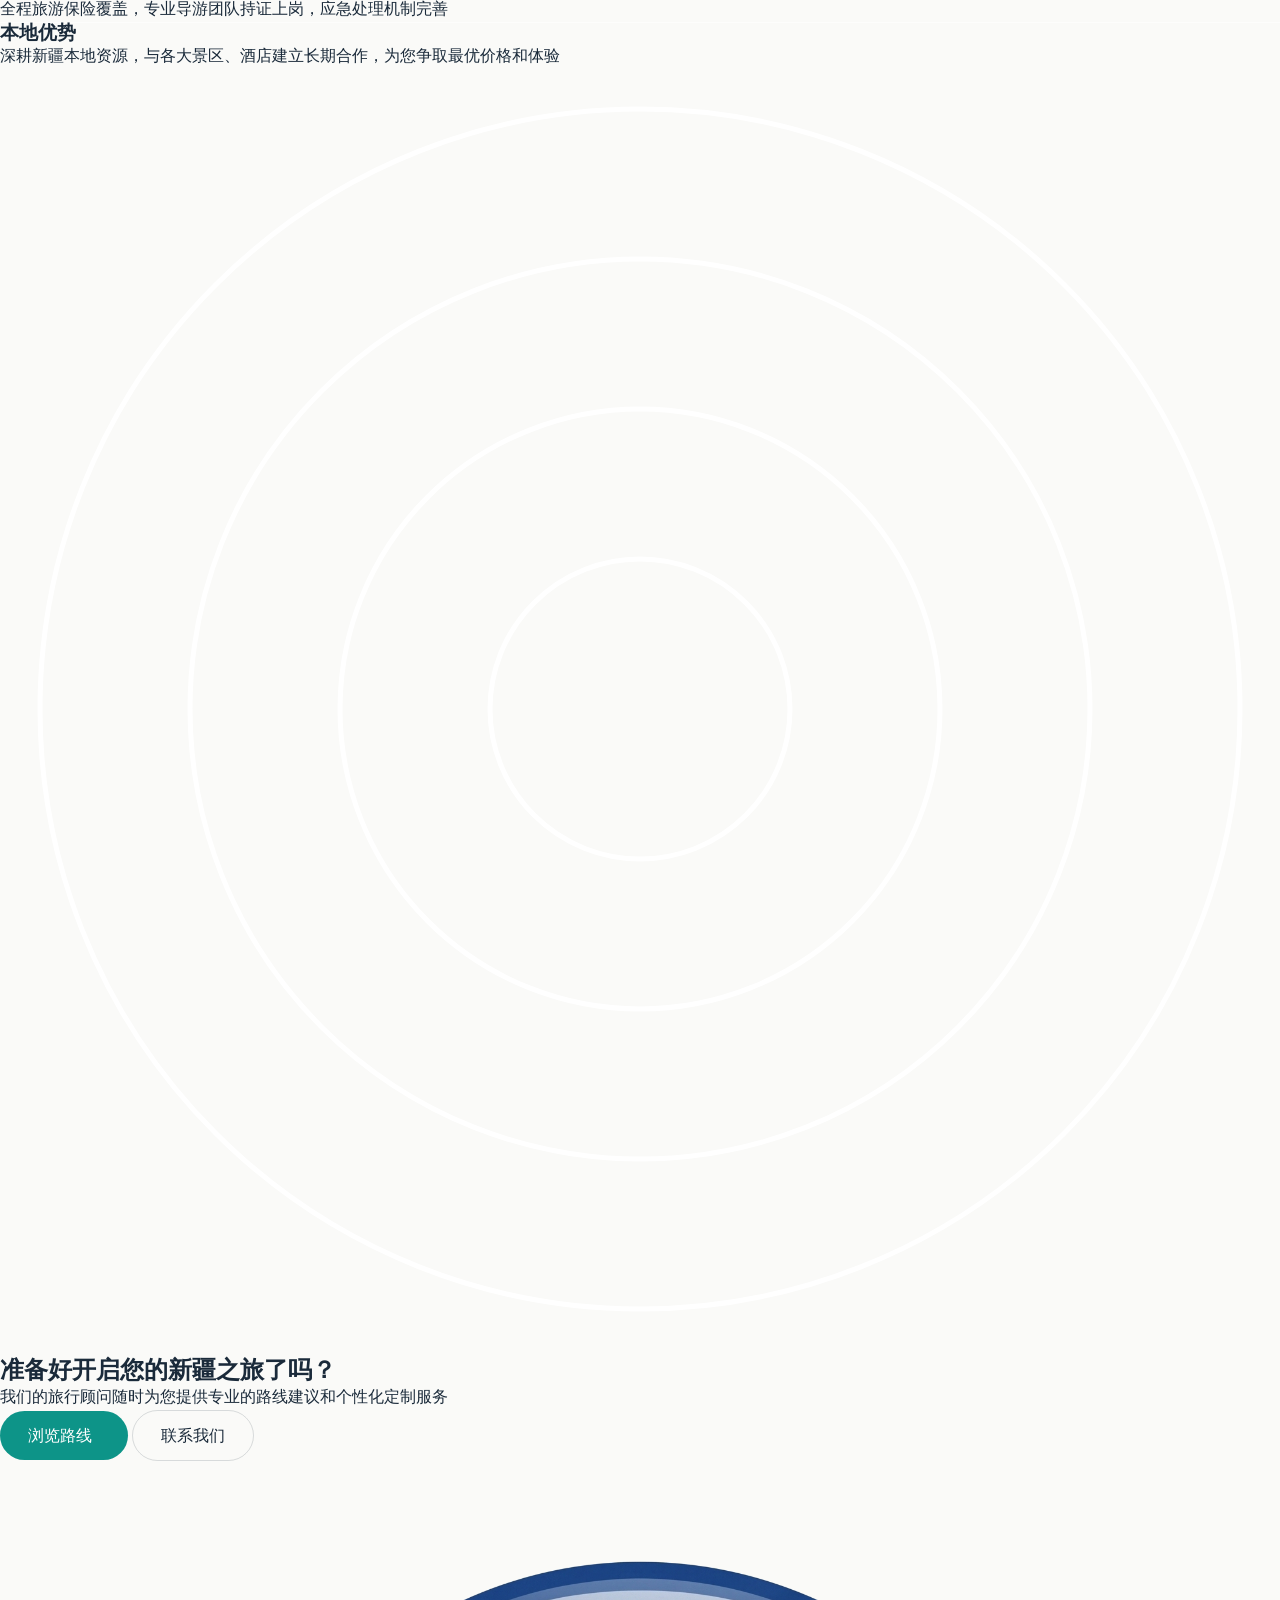
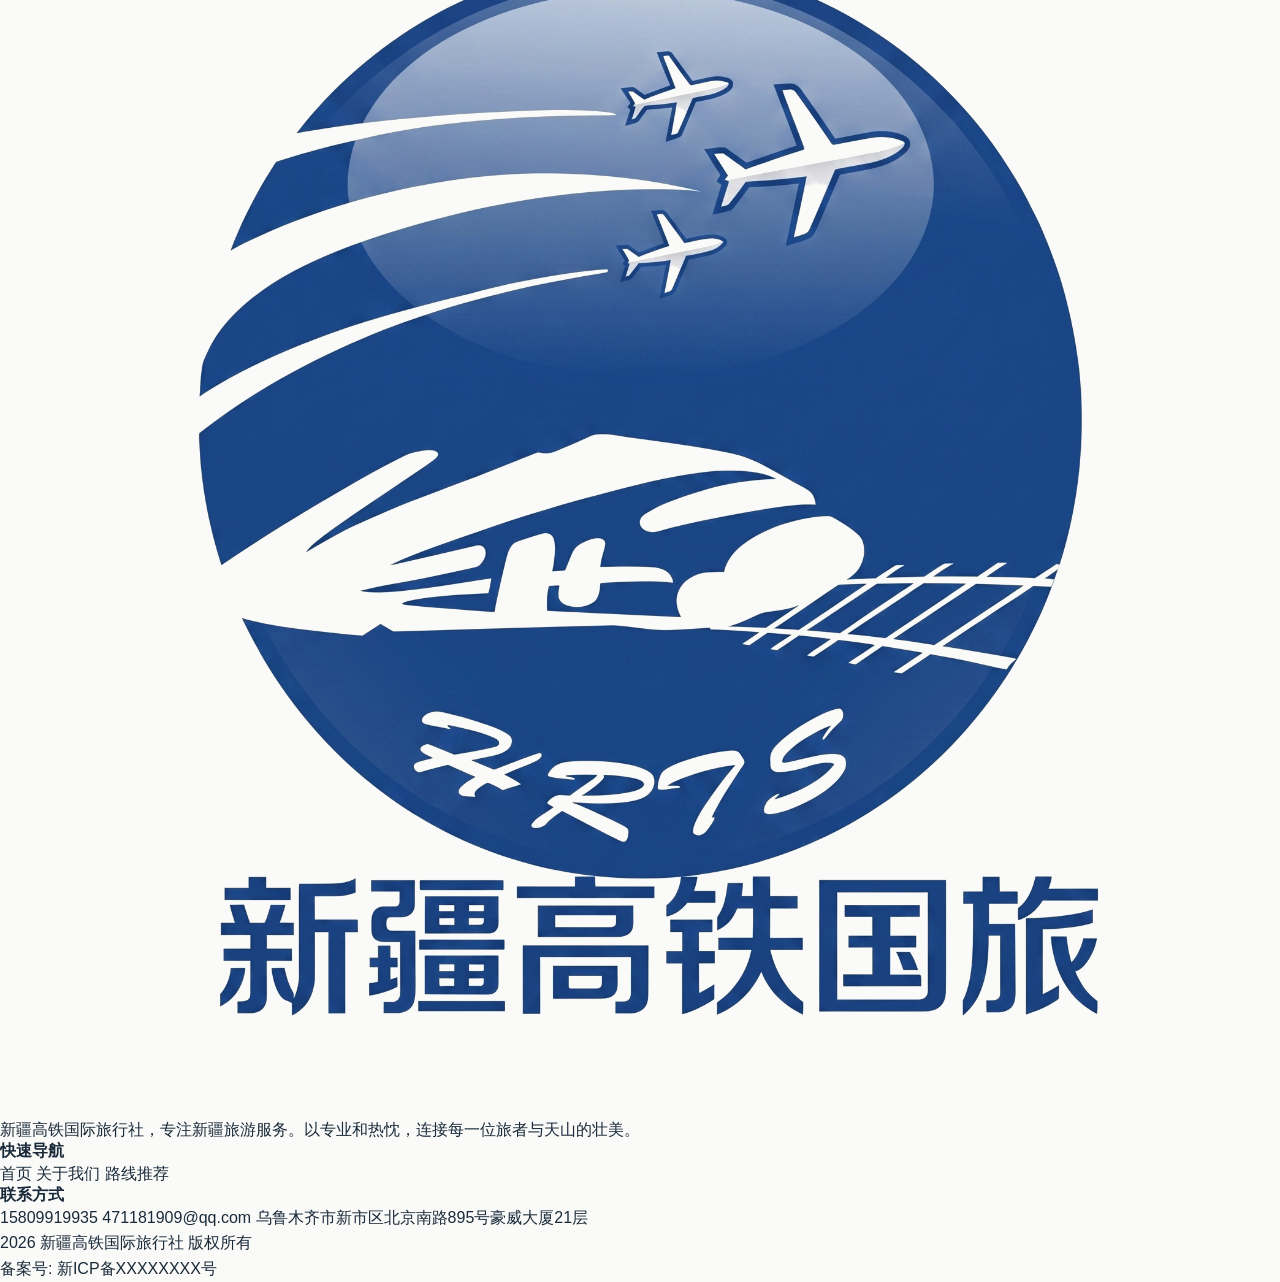
==== commit cff1da43: "国内CDN优化 + 移动端视频修复 - 替换Google Fonts为系统中文字体(PingFang SC/Hiragino/微软雅黑) - Tailwind CSS切换到jsdelivr CDN镜像" ====
--- a/index.html
+++ b/index.html
@@ -6,13 +6,18 @@
   <meta name="description" content="新疆高铁国际旅行社 - 专业新疆旅游服务，提供精品路线、定制旅行、团体接待。探索壮美新疆，从高铁国旅开始。">
   <title>新疆高铁国际旅行社 | 探索壮美新疆</title>
 
-  <!-- Google Fonts -->
-  <link rel="preconnect" href="https://fonts.googleapis.com">
-  <link rel="preconnect" href="https://fonts.gstatic.com" crossorigin>
-  <link href="https://fonts.googleapis.com/css2?family=Geist:wght@400;500;600&family=Noto+Sans+SC:wght@300;400;500;700&family=Noto+Serif+SC:wght@400;600;700&display=swap" rel="stylesheet">
-
-  <!-- Tailwind CSS CDN -->
-  <script src="https://cdn.tailwindcss.com"></script>
+  <!-- 国内友好字体：系统中文字体 + Geist 自托管 -->
+  <style>
+    @font-face {
+      font-family: 'Geist';
+      src: local('Geist'), local('system-ui');
+      font-weight: 400 600;
+      font-display: swap;
+    }
+  </style>
+
+  <!-- Tailwind CSS CDN（国内可用镜像） -->
+  <script src="https://cdn.jsdelivr.net/npm/tailwindcss@3.4.10/dist/tailwind.min.js"></script>
   <script>
     tailwind.config = {
       theme: {
@@ -37,8 +42,8 @@
     }
   </script>
 
-  <!-- Phosphor Icons -->
-  <script src="https://unpkg.com/@phosphor-icons/web@2.1.1"></script>
+  <!-- Phosphor Icons（国内可用镜像） -->
+  <script src="https://cdn.jsdelivr.net/npm/@phosphor-icons/web@2.1.1/src/index.min.js"></script>
 
   <!-- 自定义样式 -->
   <link rel="stylesheet" href="assets/css/style.css">
@@ -100,11 +105,15 @@
       <video
         class="absolute inset-0 w-full h-full object-cover"
         src="assets/video/hero.mp4"
+        poster="https://picsum.photos/seed/xinjiang-hero/1200/800"
         autoplay
         muted
         loop
         playsinline
+        webkit-playsinline
         preload="auto"
+        width="1920"
+        height="1080"
       ></video>
 
       <!-- 叠加渐变层，确保文字可读 -->
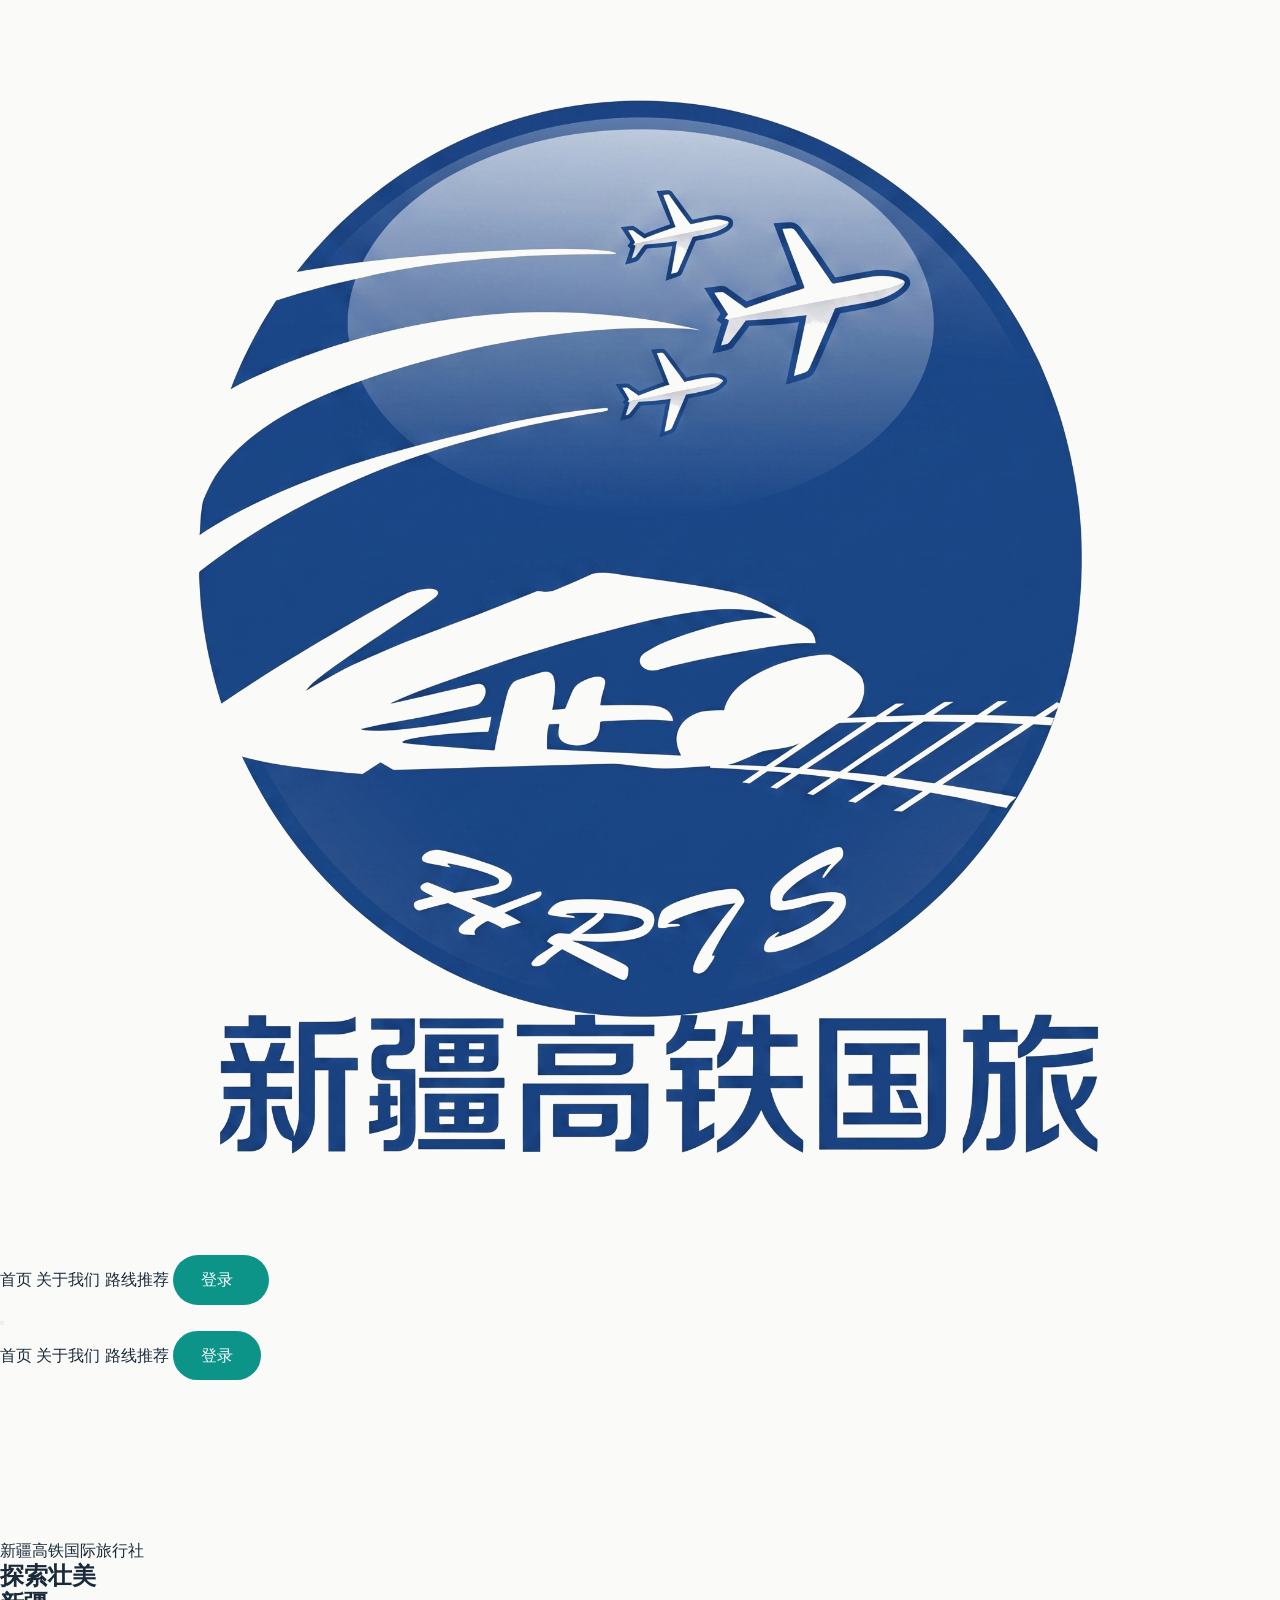
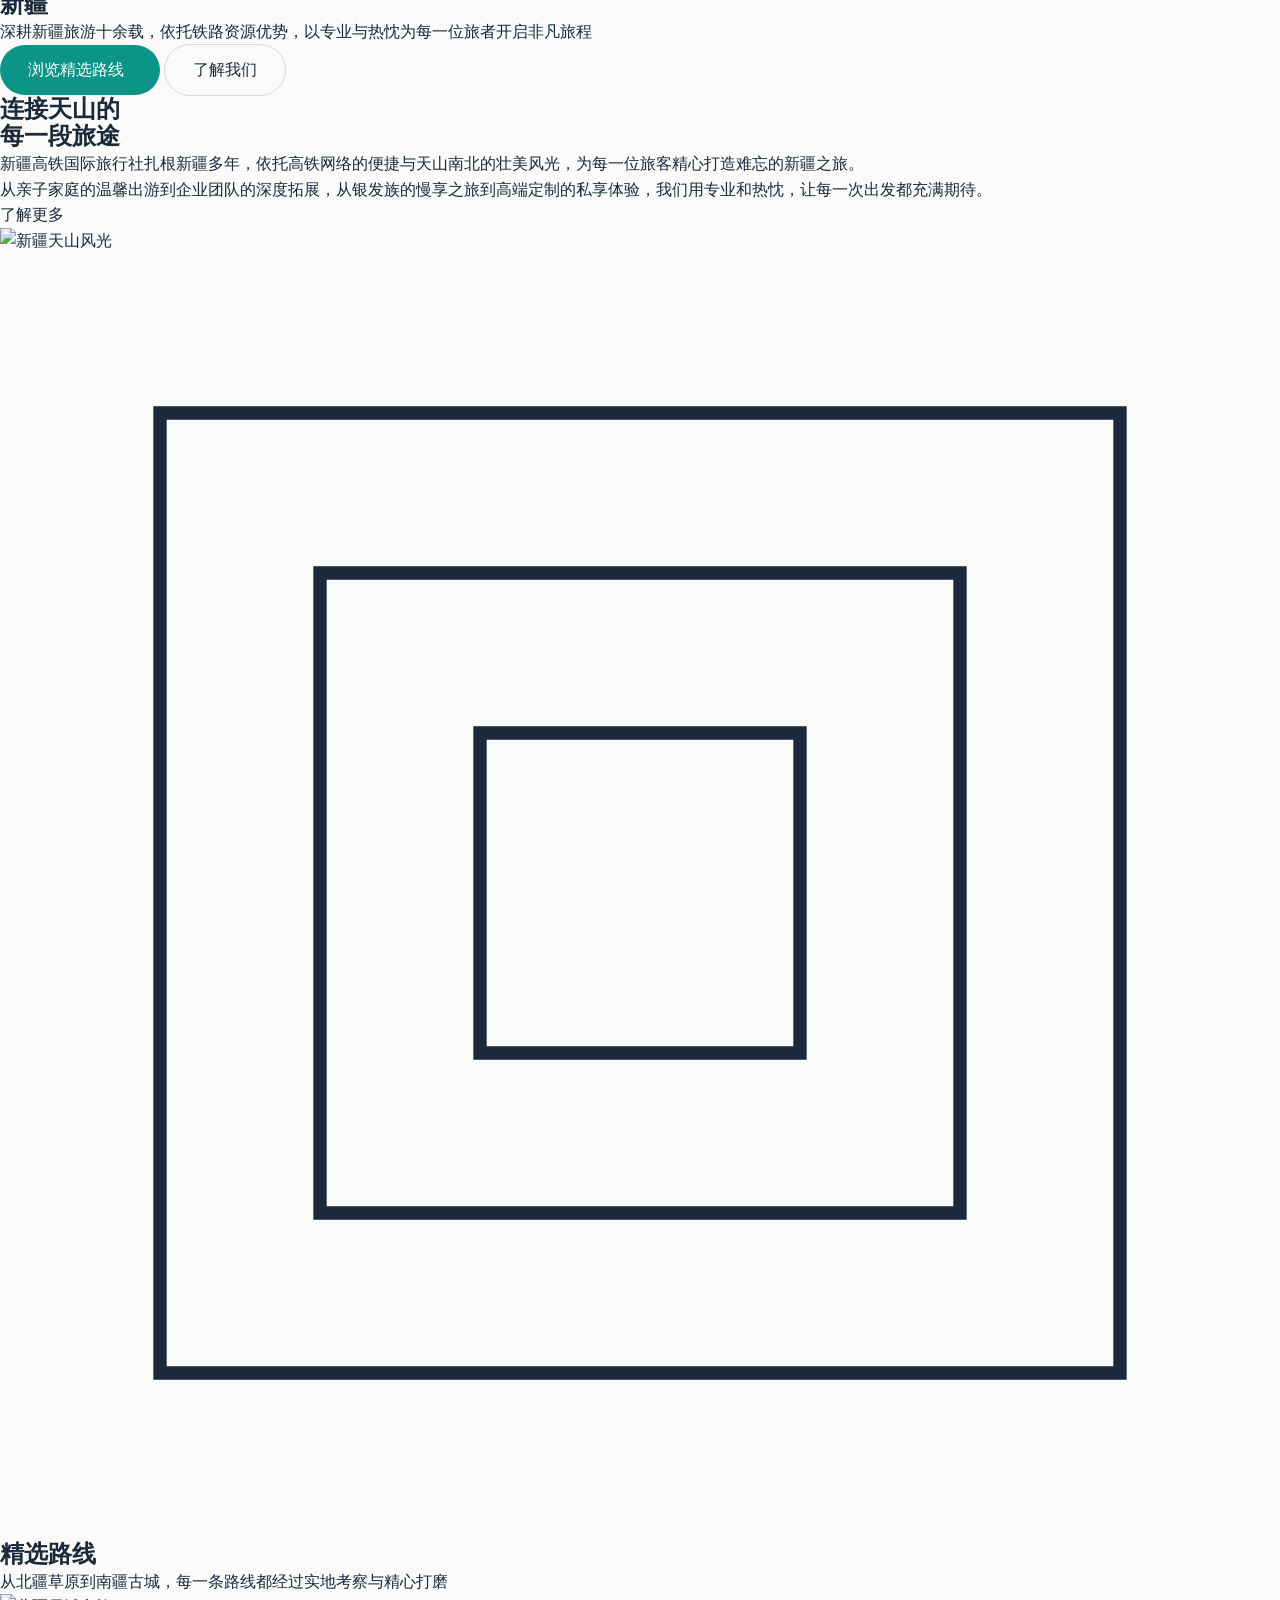
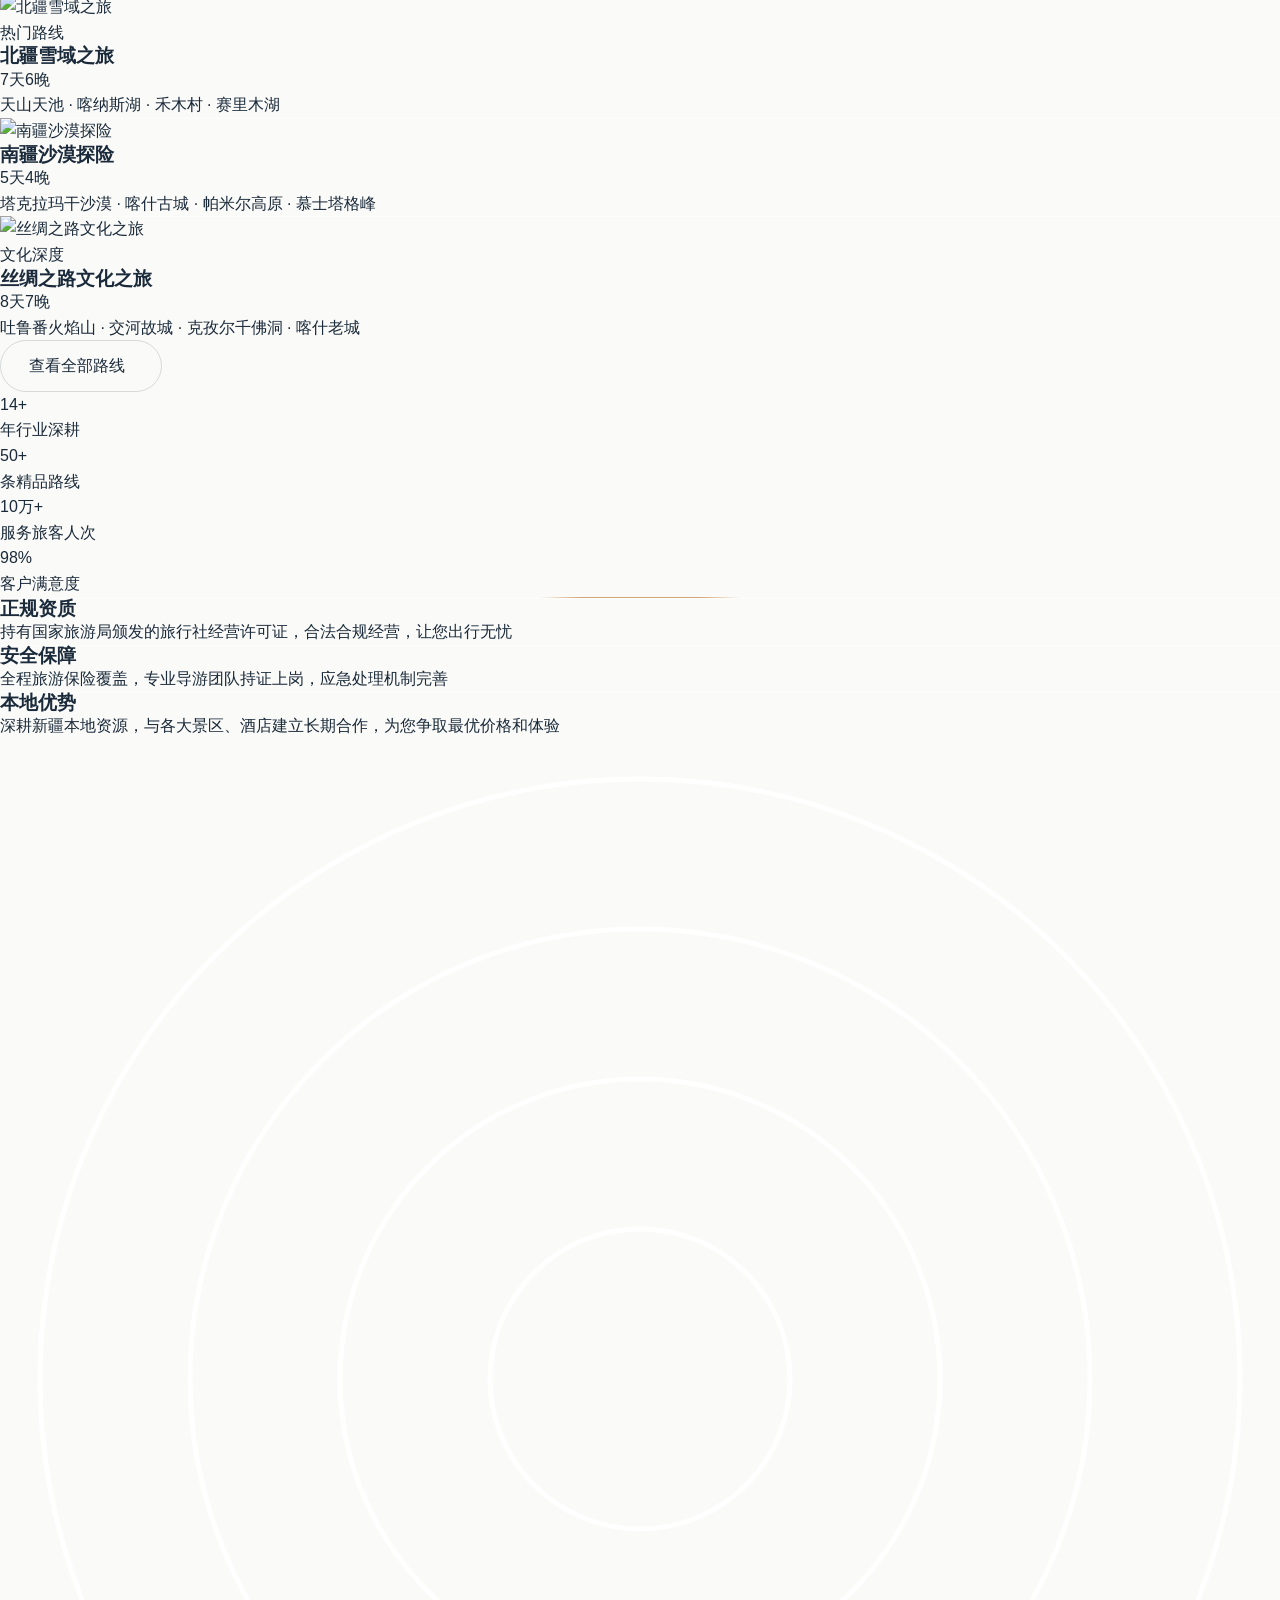
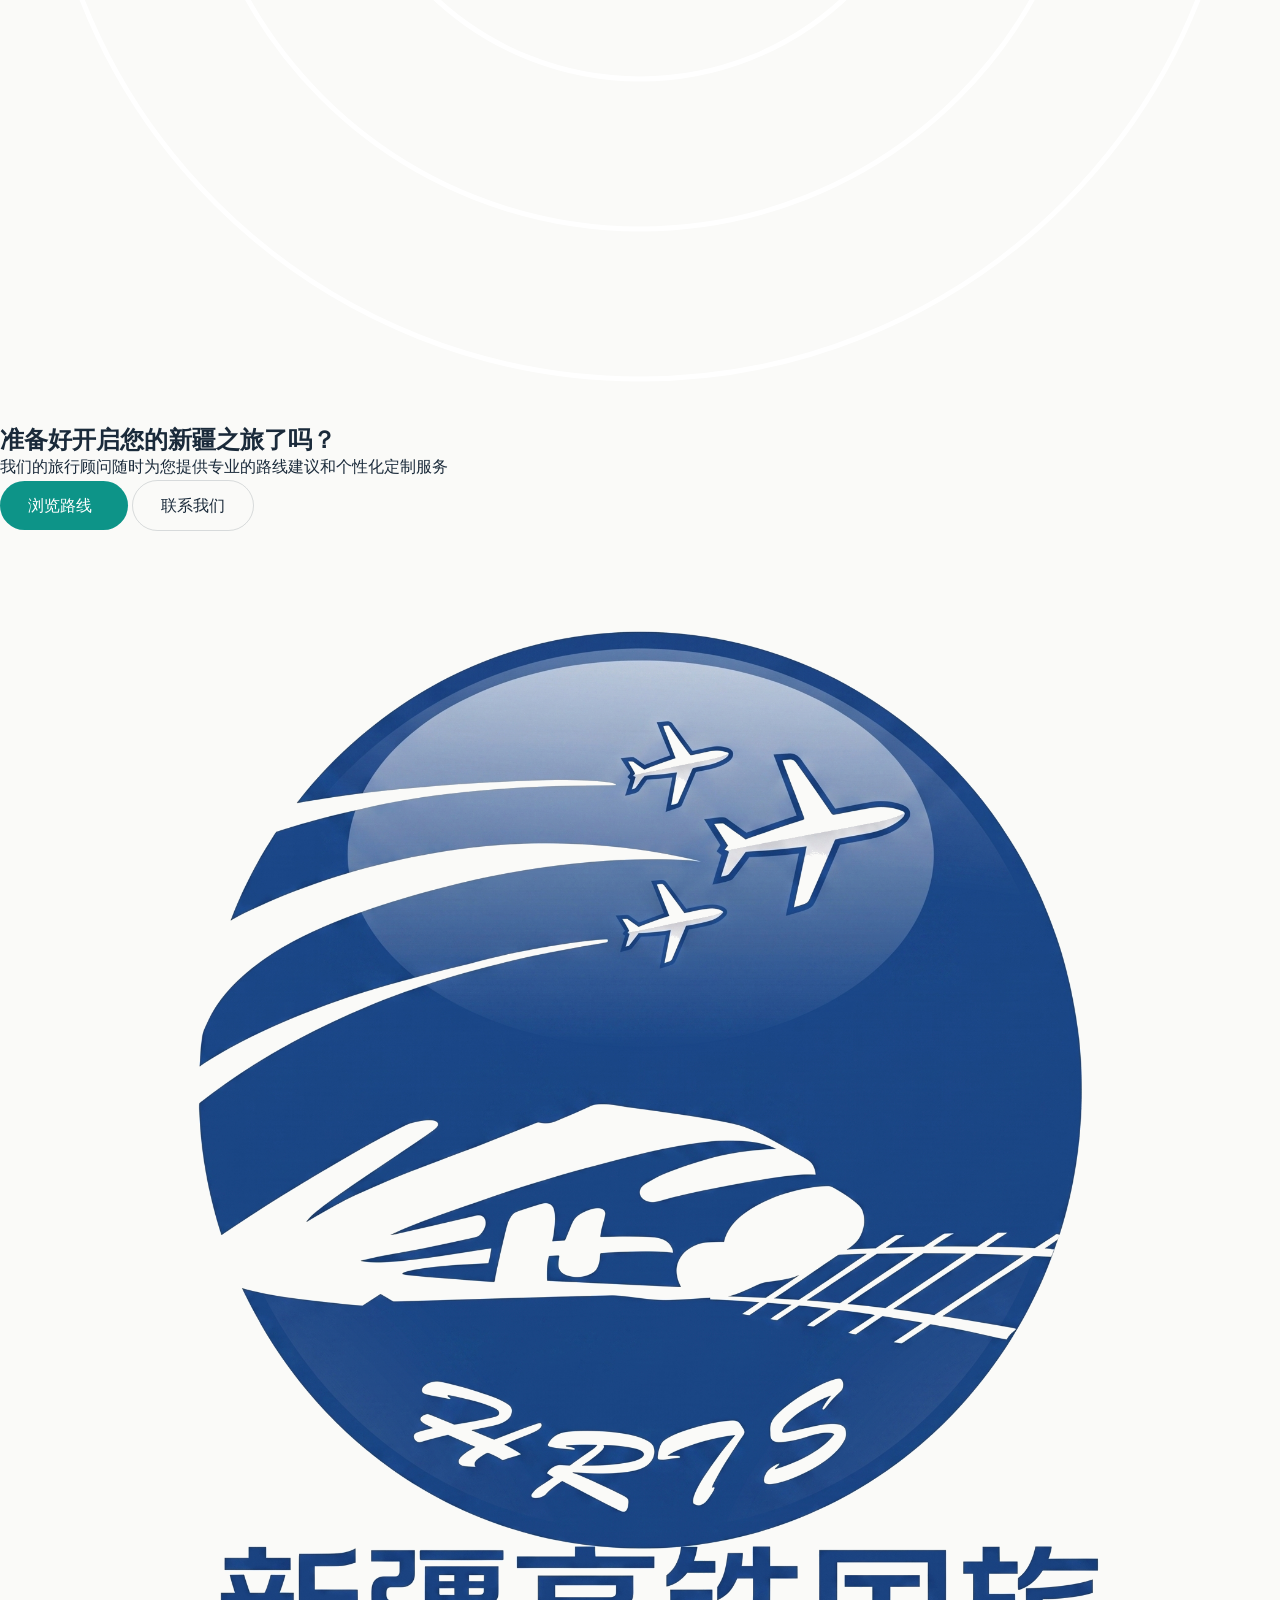
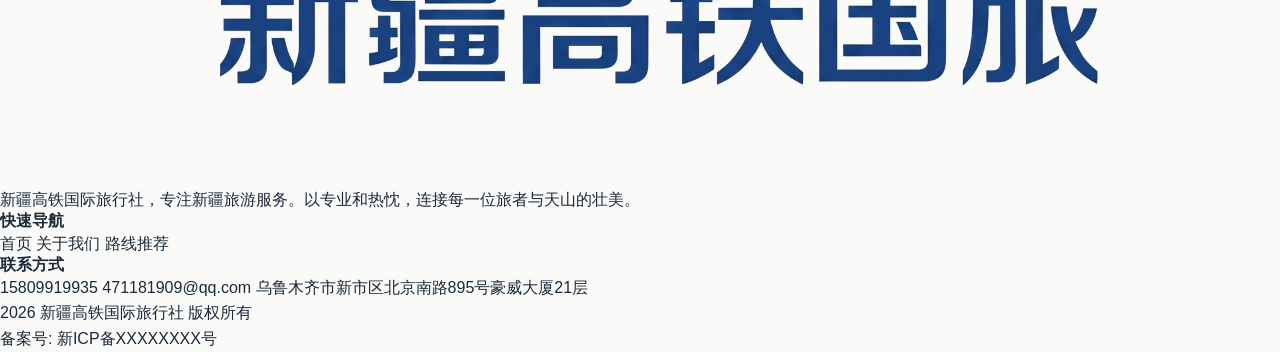
==== commit 98f5efab: "移动端视频兼容修复 - 视频外套深色背景容器(降级方案) - preload: auto -> metadata (iOS Safari要求) - 添加disableRemotePlayback/x-" ====
--- a/index.html
+++ b/index.html
@@ -101,23 +101,38 @@
          视频背景占位 + Slogan + CTA
          ====================================== -->
     <section class="relative min-h-[100dvh] flex items-end pb-16 md:pb-0 md:items-center overflow-hidden">
-      <!-- Hero 视频背景 -->
-      <video
-        class="absolute inset-0 w-full h-full object-cover"
-        src="assets/video/hero.mp4"
-        poster="https://picsum.photos/seed/xinjiang-hero/1200/800"
-        autoplay
-        muted
-        loop
-        playsinline
-        webkit-playsinline
-        preload="auto"
-        width="1920"
-        height="1080"
-      ></video>
+      <!-- Hero 视频背景（移动端兼容） -->
+      <div class="absolute inset-0 bg-brand-ink">
+        <video
+          class="absolute inset-0 w-full h-full object-cover"
+          src="assets/video/hero.mp4"
+          poster="https://picsum.photos/seed/xinjiang-hero/1200/800"
+          autoplay
+          muted
+          loop
+          playsinline
+          webkit-playsinline
+          disableRemotePlayback
+          x-webkit-airplay="deny"
+          preload="metadata"
+        ></video>
+      </div>
+      <!-- JS 兜底：移动端视频无法自动播放时显示背景色 -->
+      <script>
+        document.addEventListener('DOMContentLoaded', function() {
+          var v = document.querySelector('video[src*="hero"]');
+          if (v) {
+            v.play().catch(function() {
+              v.parentElement.style.backgroundImage = "url('https://picsum.photos/seed/xinjiang-hero/1200/800')";
+              v.parentElement.style.backgroundSize = 'cover';
+              v.parentElement.style.backgroundPosition = 'center';
+            });
+          }
+        });
+      </script>
 
       <!-- 叠加渐变层，确保文字可读 -->
-      <div class="absolute inset-0 bg-gradient-to-b from-blue-900/40 via-blue-950/30 to-blue-950/70"></div>
+      <div class="absolute inset-0 bg-gradient-to-b from-blue-900/40 via-blue-950/30 to-blue-950/70 pointer-events-none"></div>
 
       <!-- 内容 -->
       <div class="relative z-10 w-full max-w-7xl mx-auto px-4 sm:px-6 lg:px-8 pt-24">
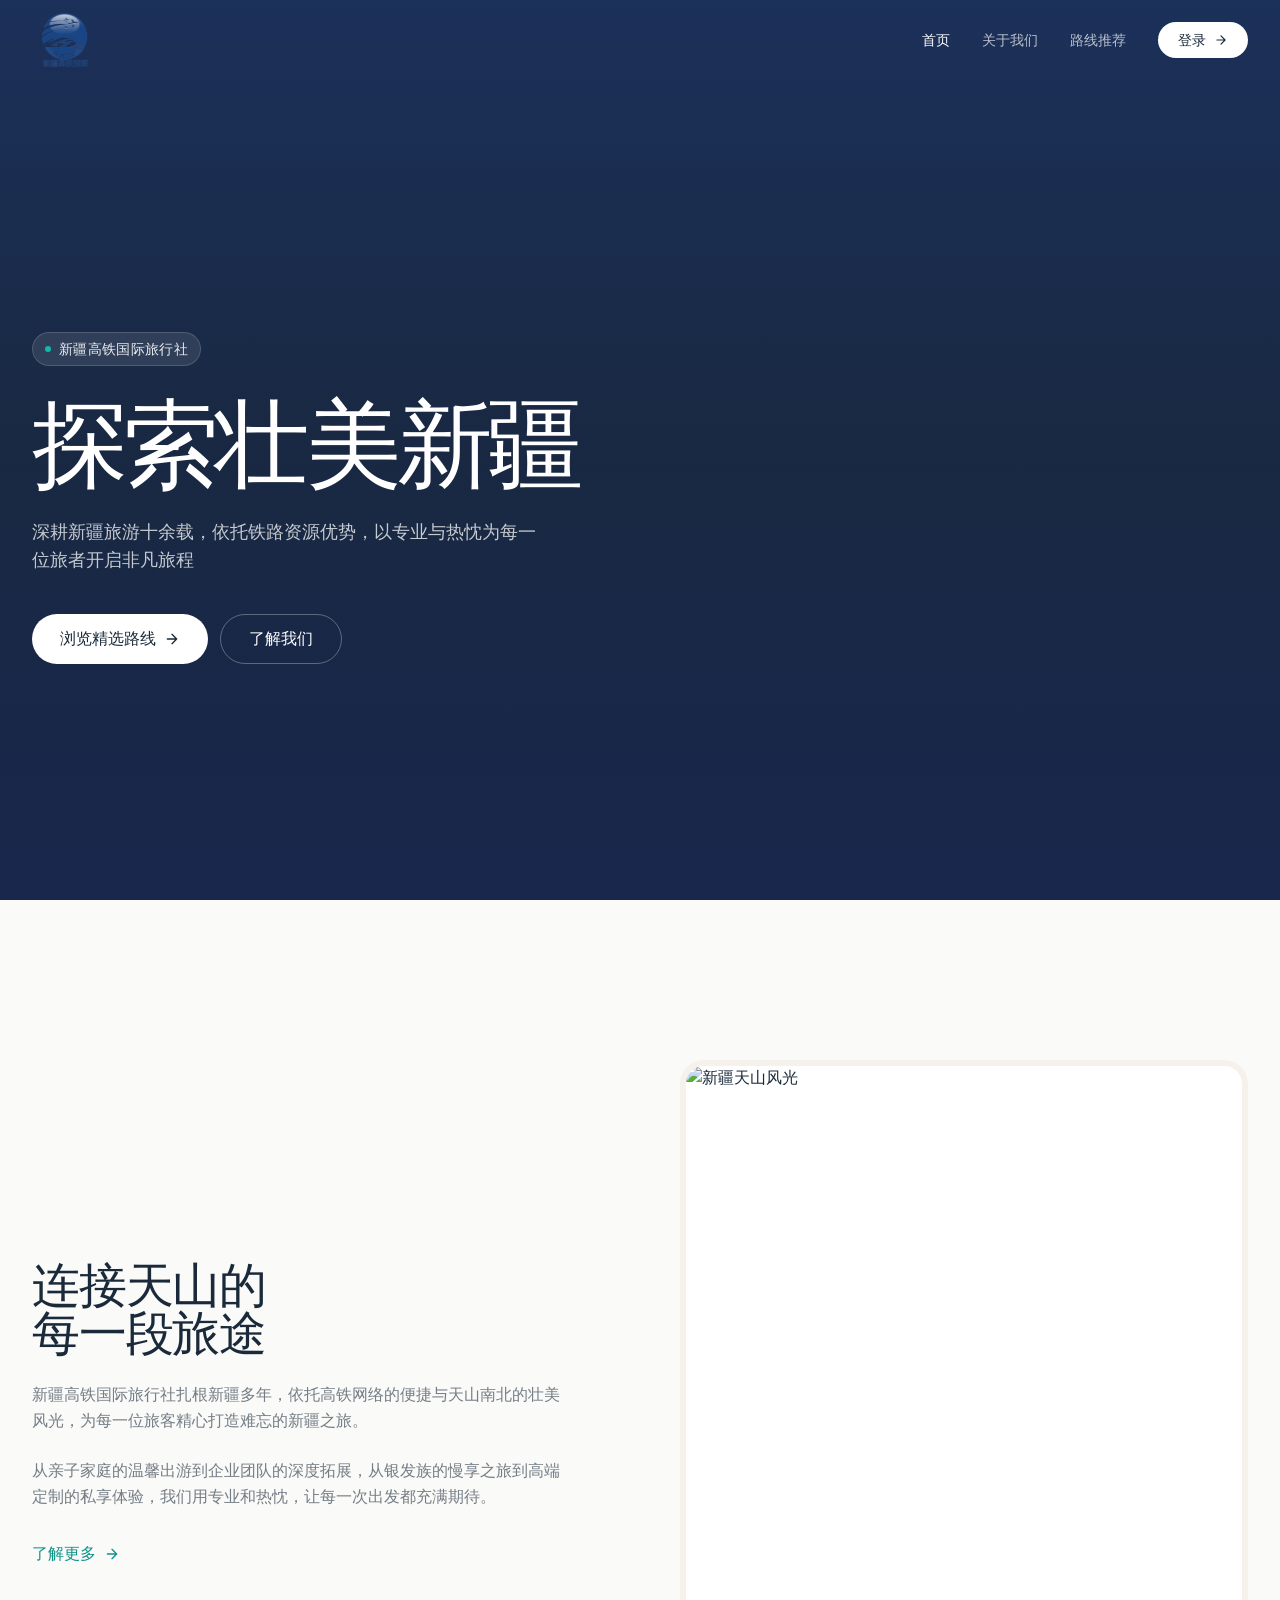
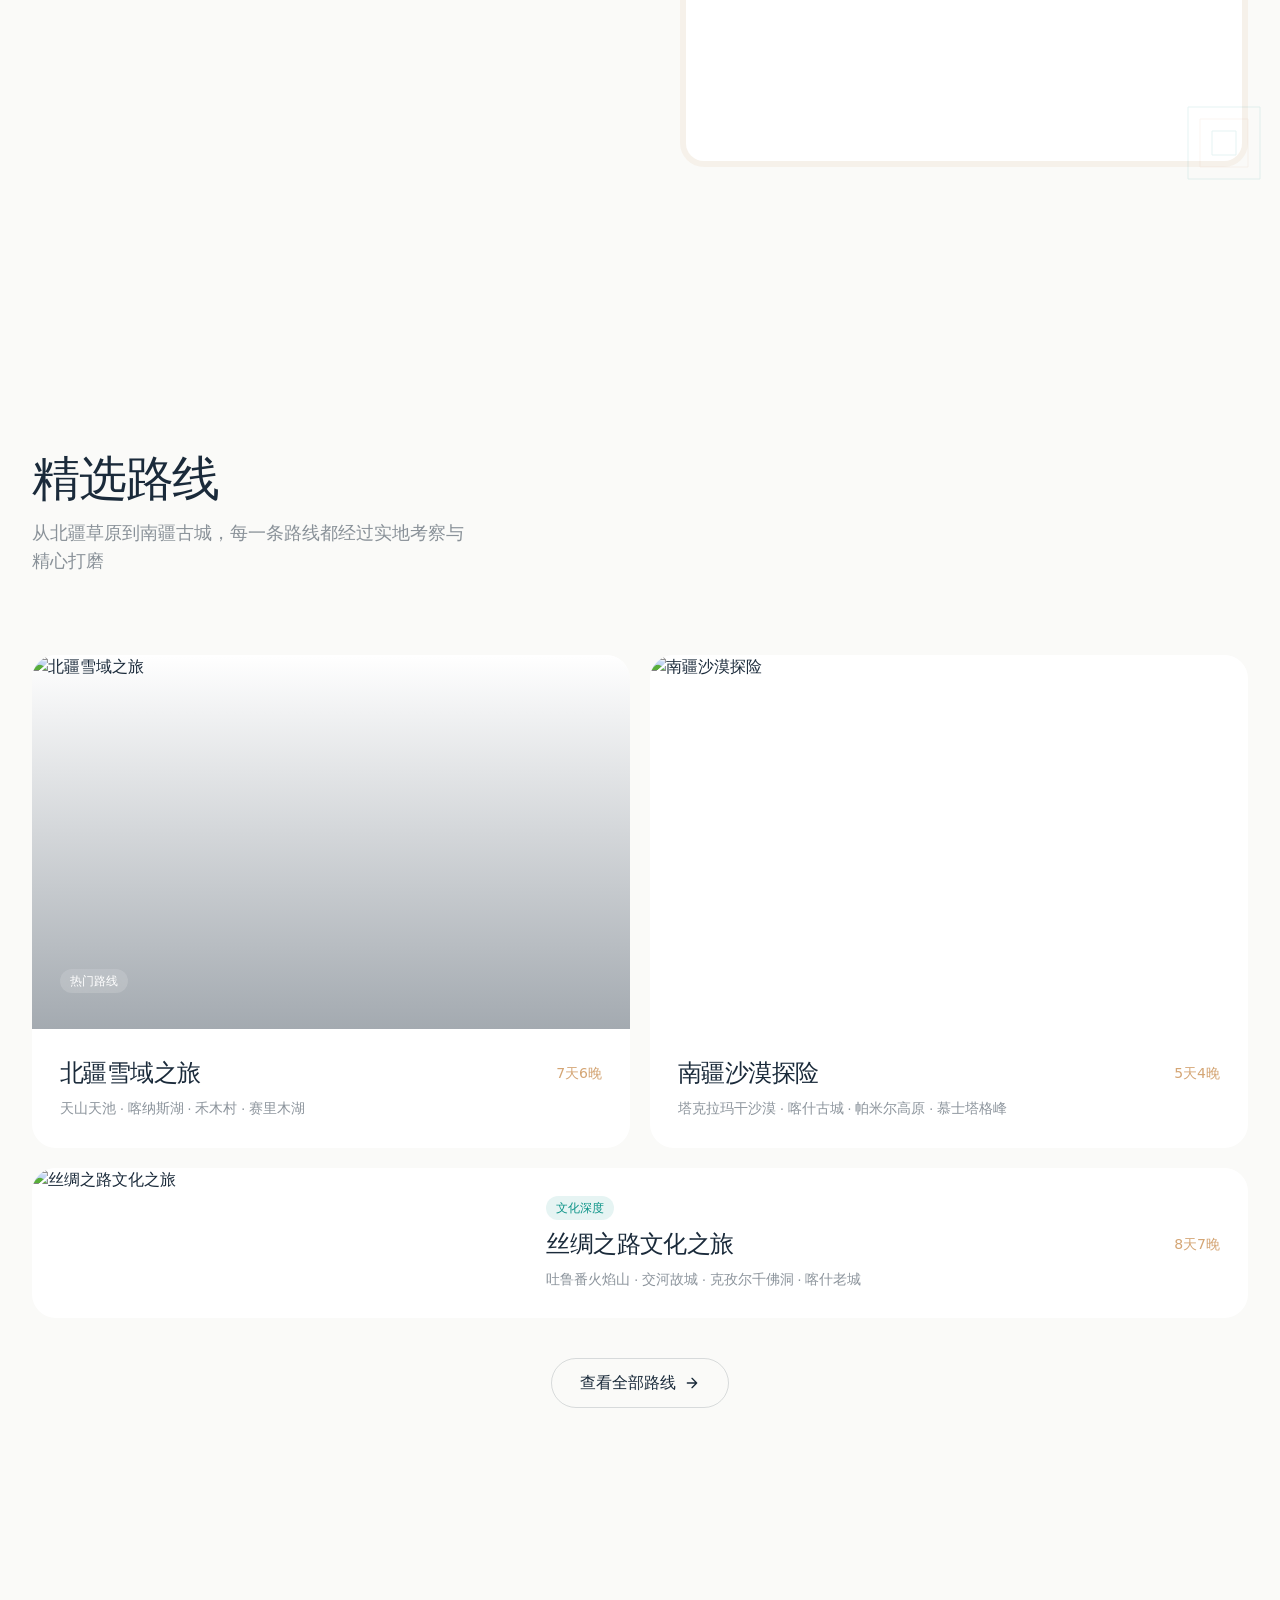
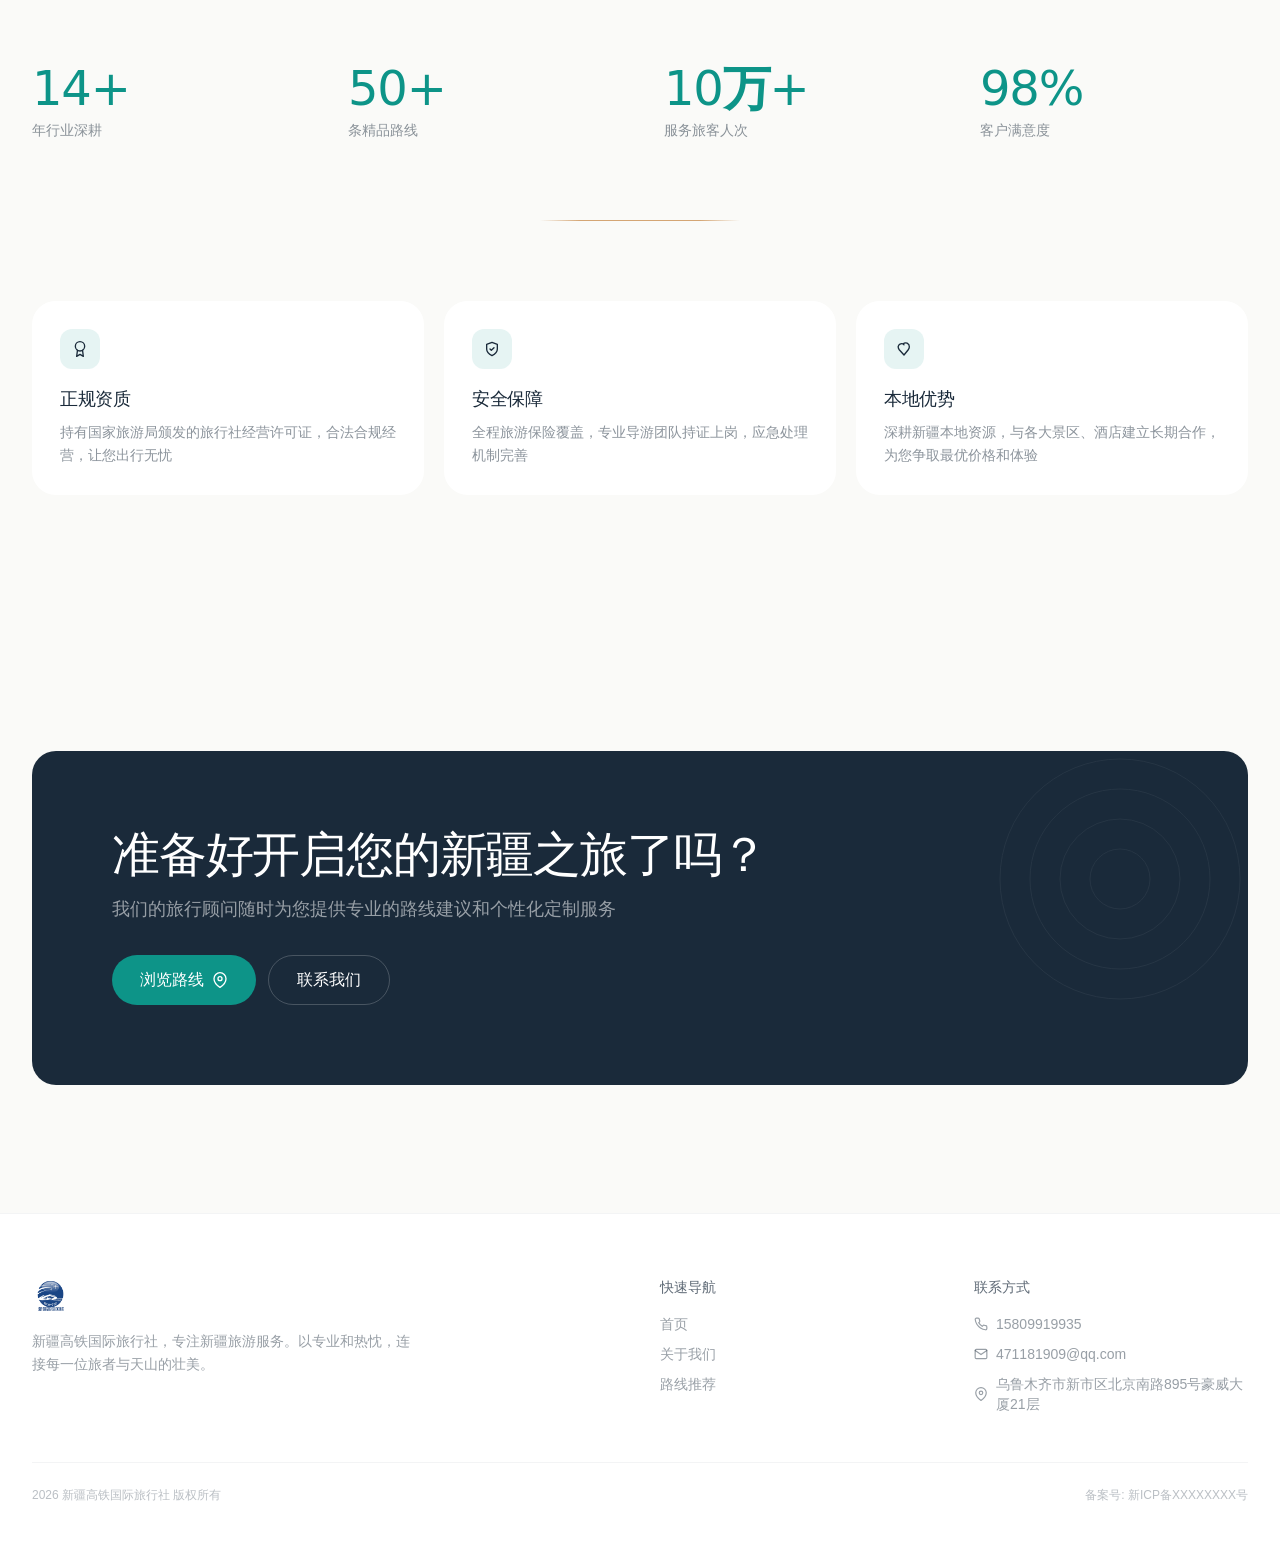
==== commit 62ad1606: "彻底本地化 - 移除所有外部CDN依赖 - Tailwind CSS: 本地 assets/js/tailwind.min.js - 图标: 自建SVG图标库 assets/js/icons.js -" ====
--- a/index.html
+++ b/index.html
@@ -17,7 +17,7 @@
   </style>
 
   <!-- Tailwind CSS CDN（国内可用镜像） -->
-  <script src="https://cdn.jsdelivr.net/npm/tailwindcss@3.4.10/dist/tailwind.min.js"></script>
+  <script src="assets/js/tailwind.min.js"></script>
   <script>
     tailwind.config = {
       theme: {
@@ -43,7 +43,7 @@
   </script>
 
   <!-- Phosphor Icons（国内可用镜像） -->
-  <script src="https://cdn.jsdelivr.net/npm/@phosphor-icons/web@2.1.1/src/index.min.js"></script>
+  <script src="assets/js/icons.js"></script>
 
   <!-- 自定义样式 -->
   <link rel="stylesheet" href="assets/css/style.css">
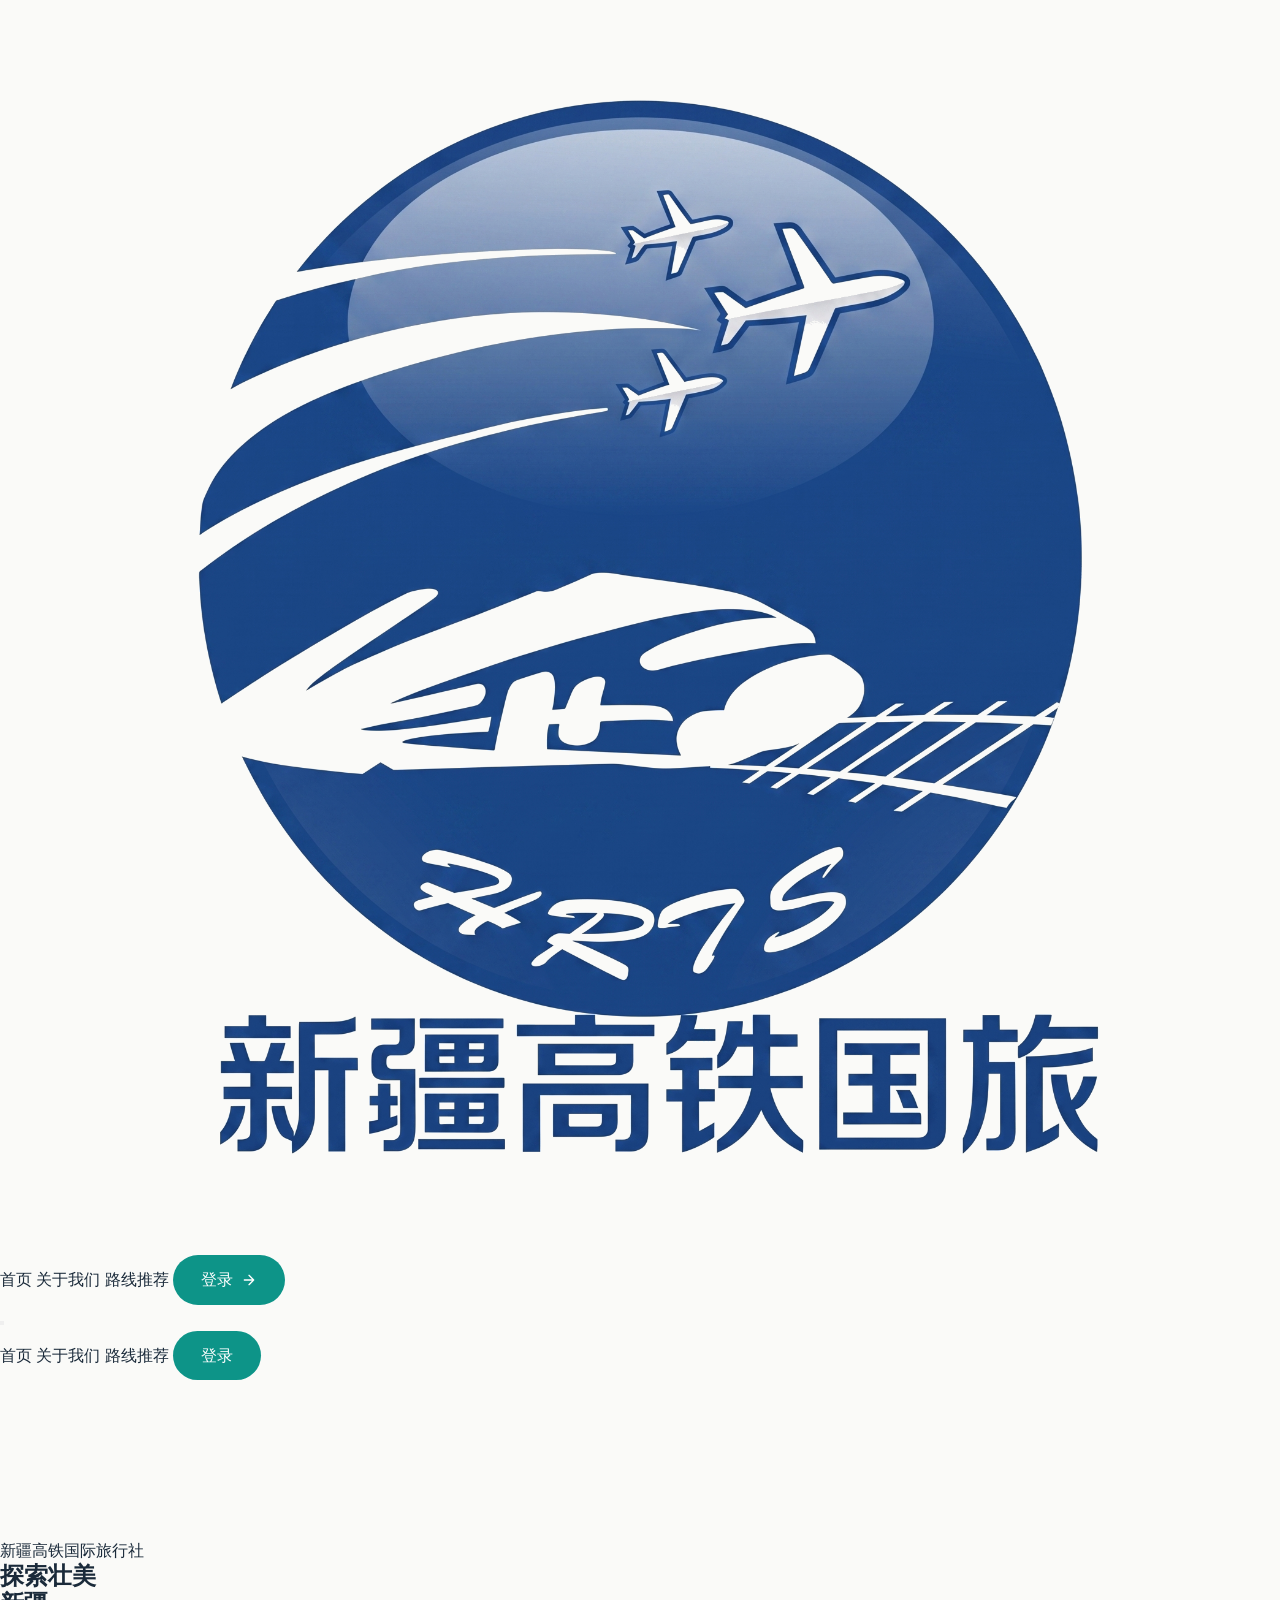
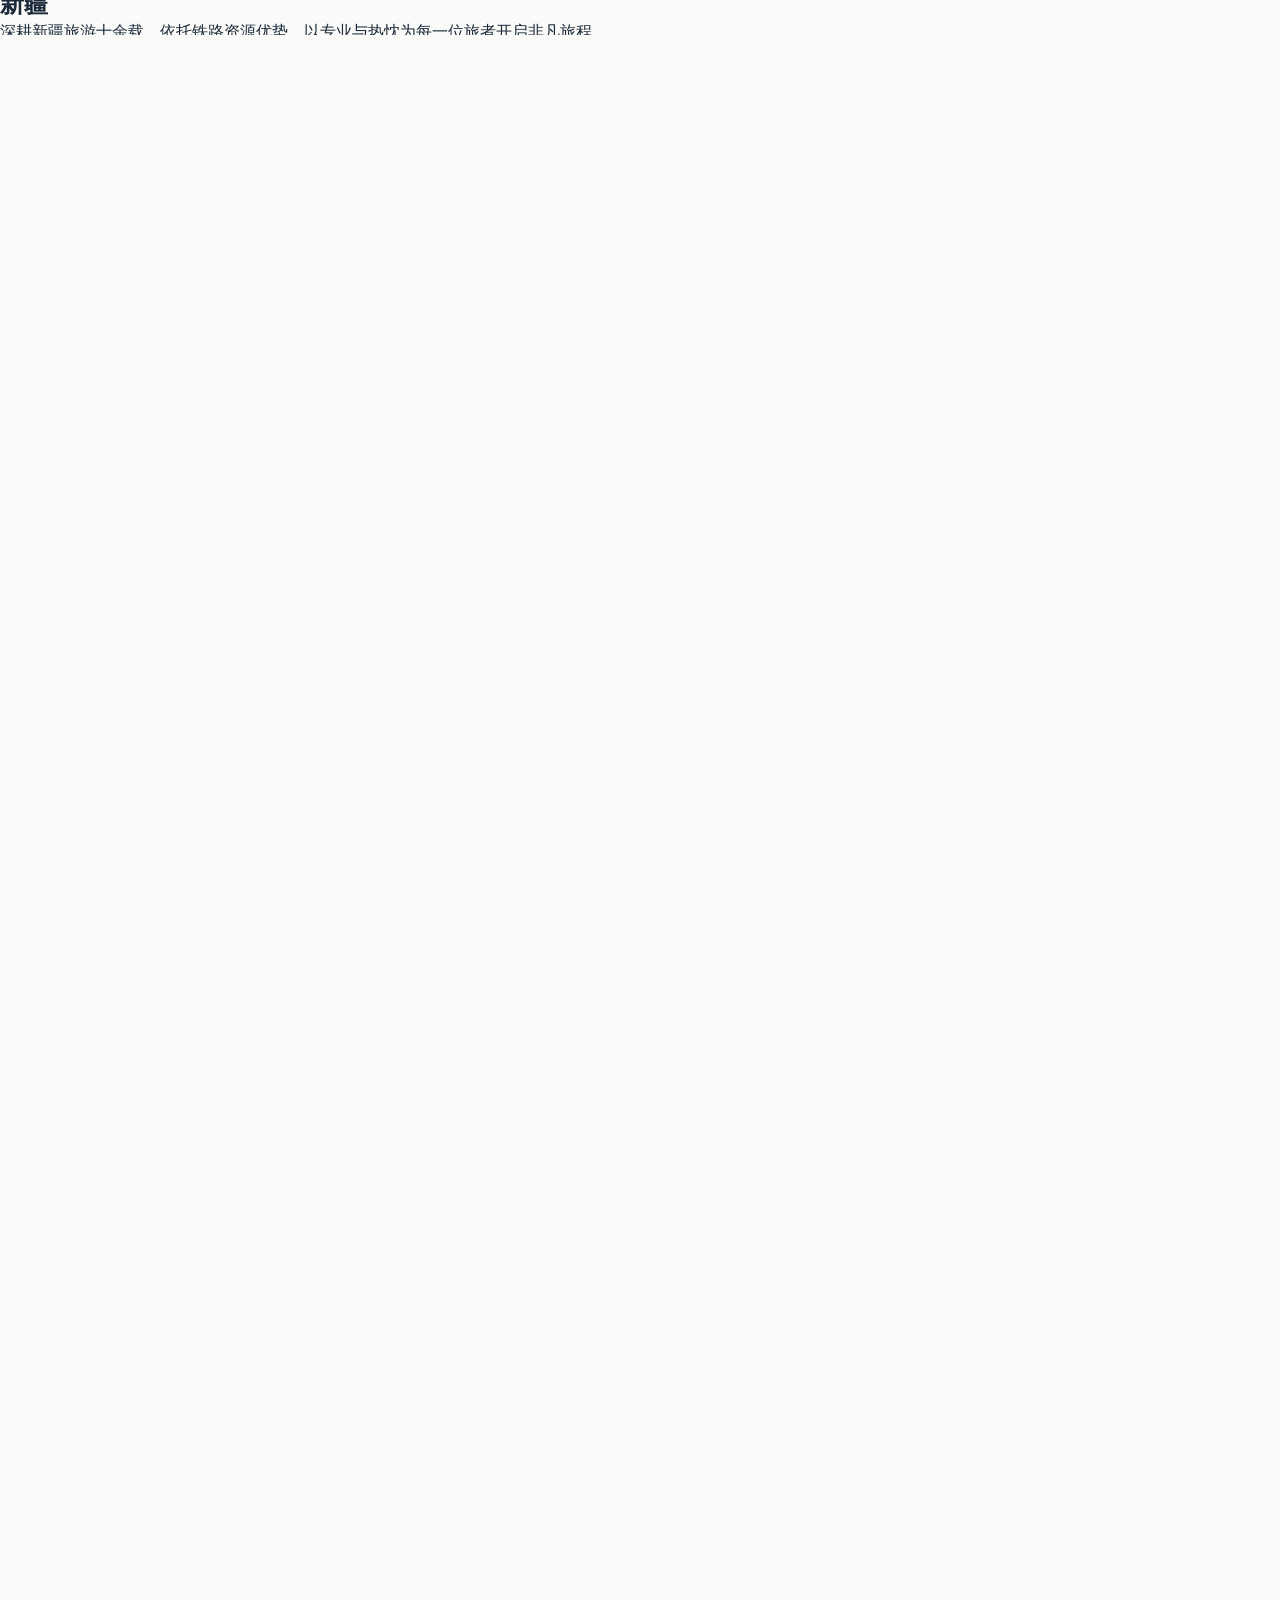
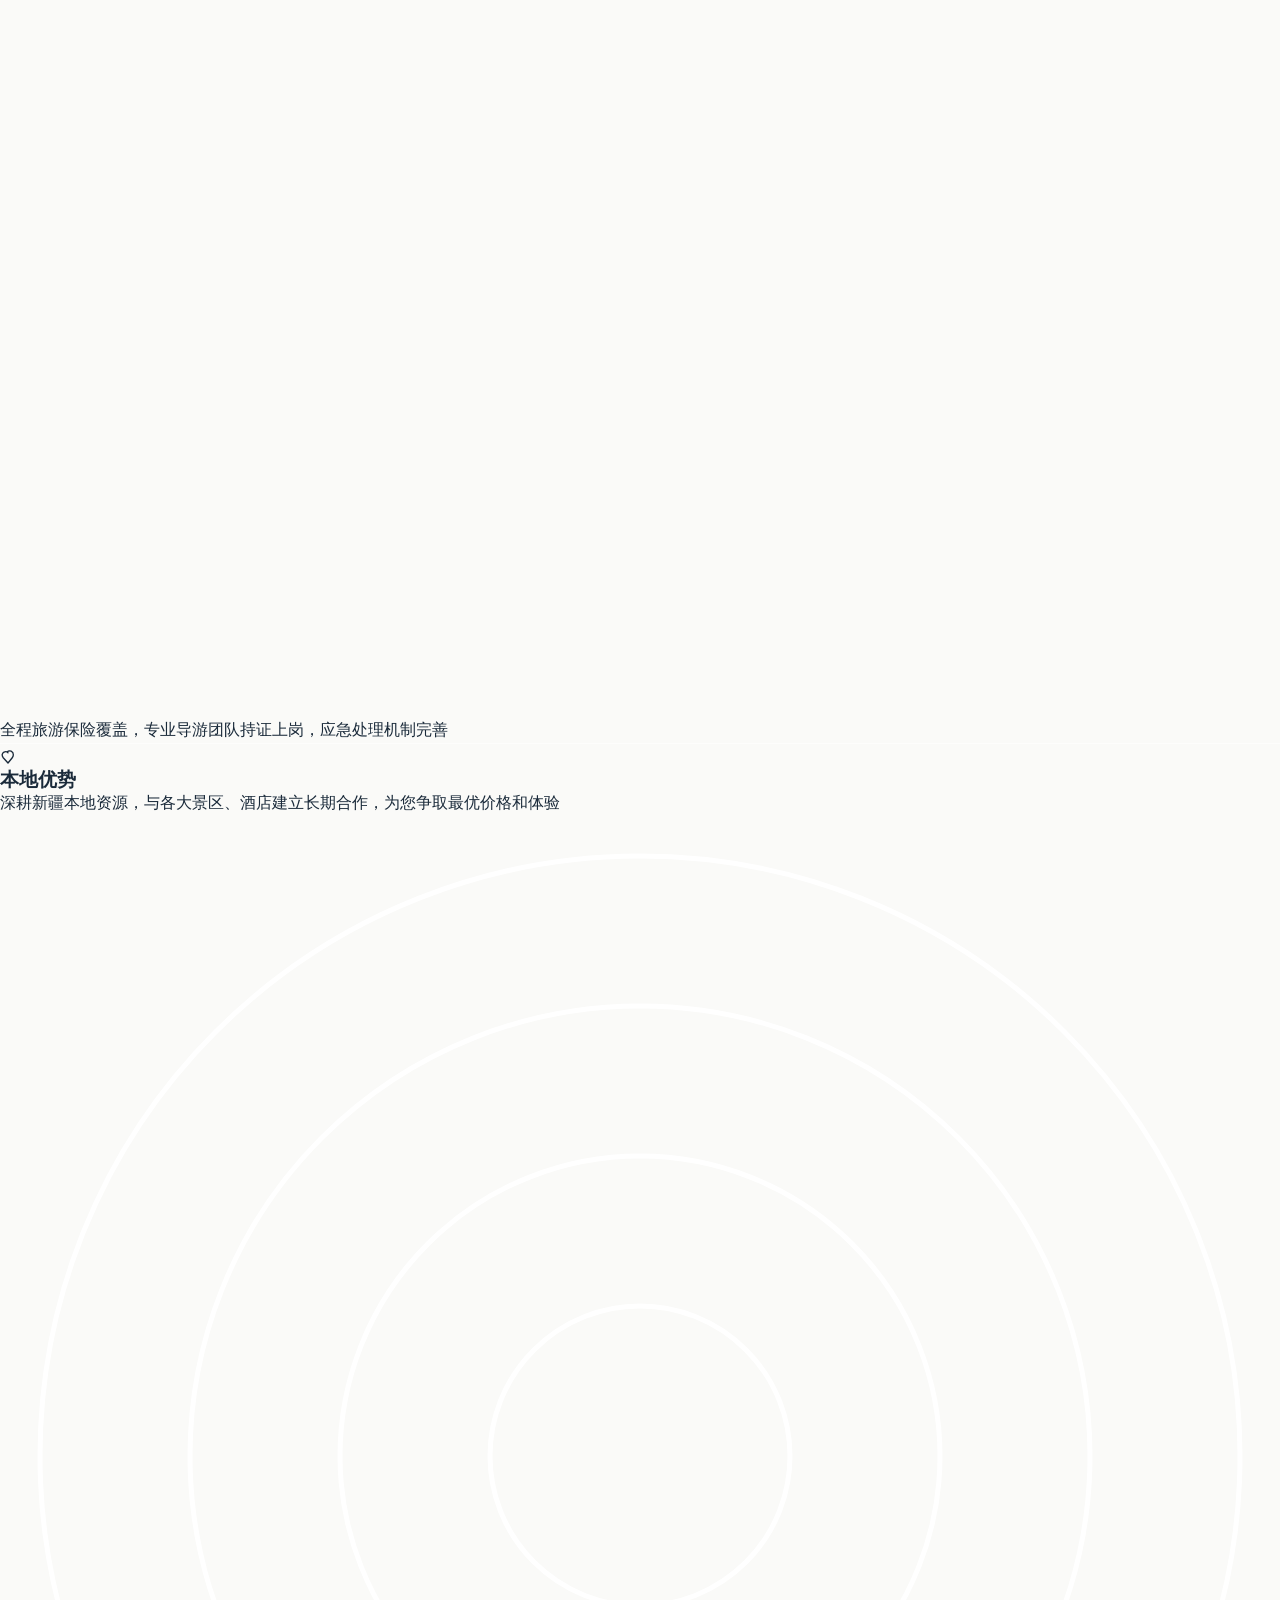
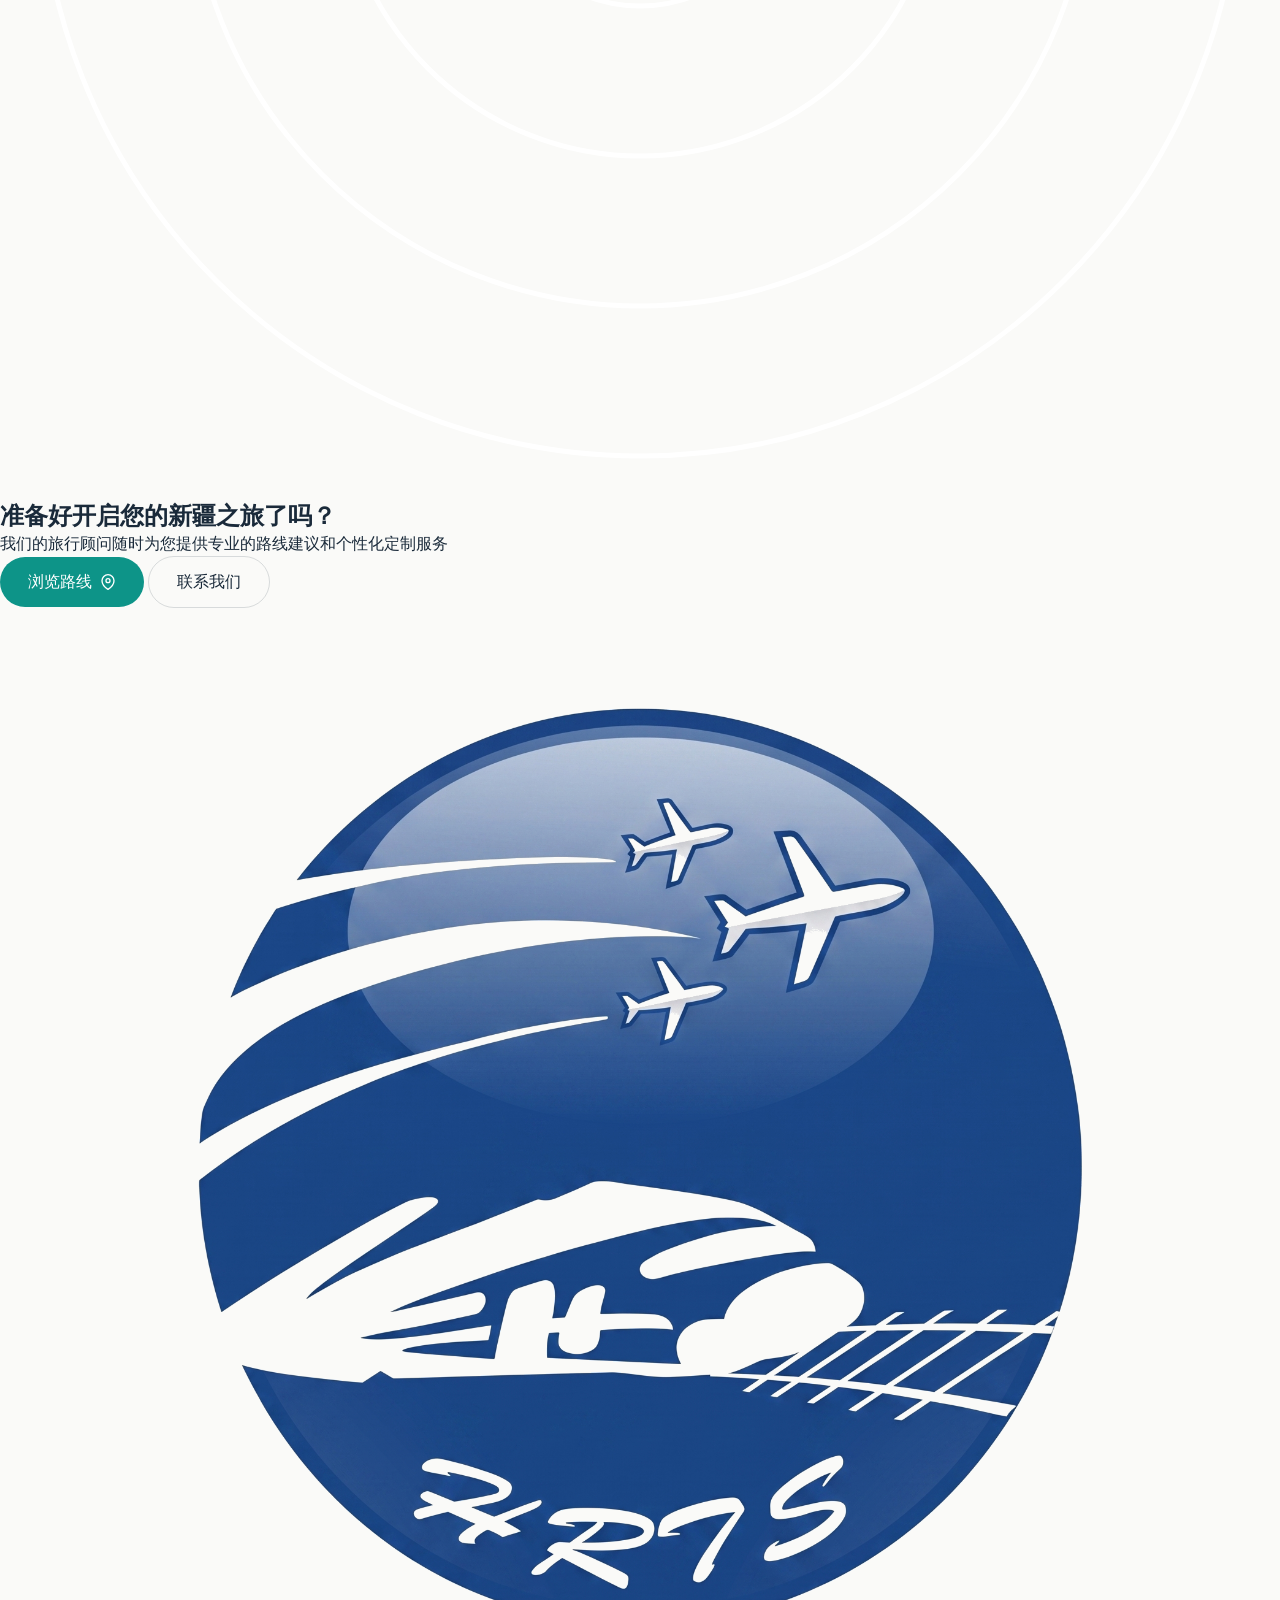
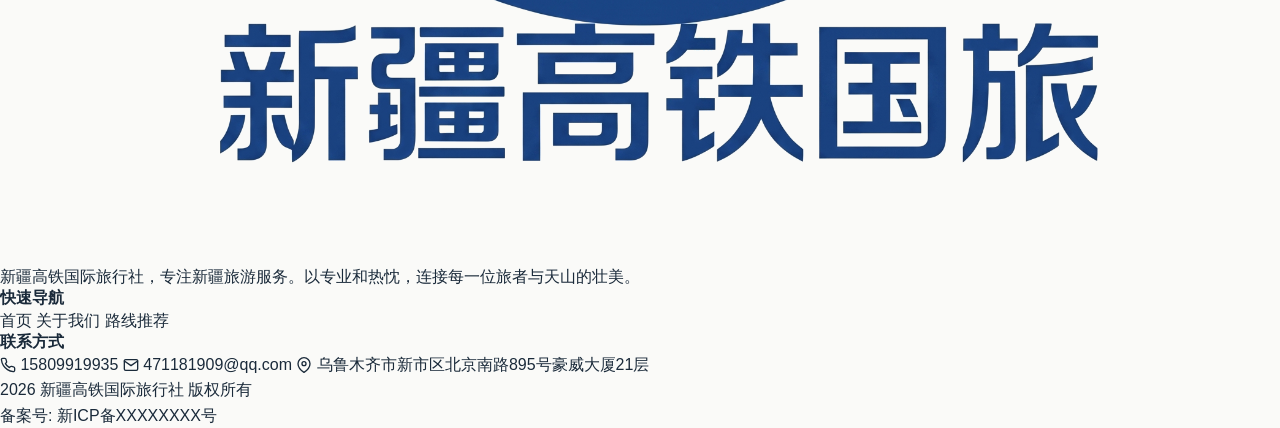
==== commit 23bd216c: "fix: Tailwind回退CDN，图标字体保持本地" ====
--- a/index.html
+++ b/index.html
@@ -17,7 +17,7 @@
   </style>
 
   <!-- Tailwind CSS CDN（国内可用镜像） -->
-  <script src="assets/js/tailwind.min.js"></script>
+  <script src="https://cdn.tailwindcss.com"></script>
   <script>
     tailwind.config = {
       theme: {
